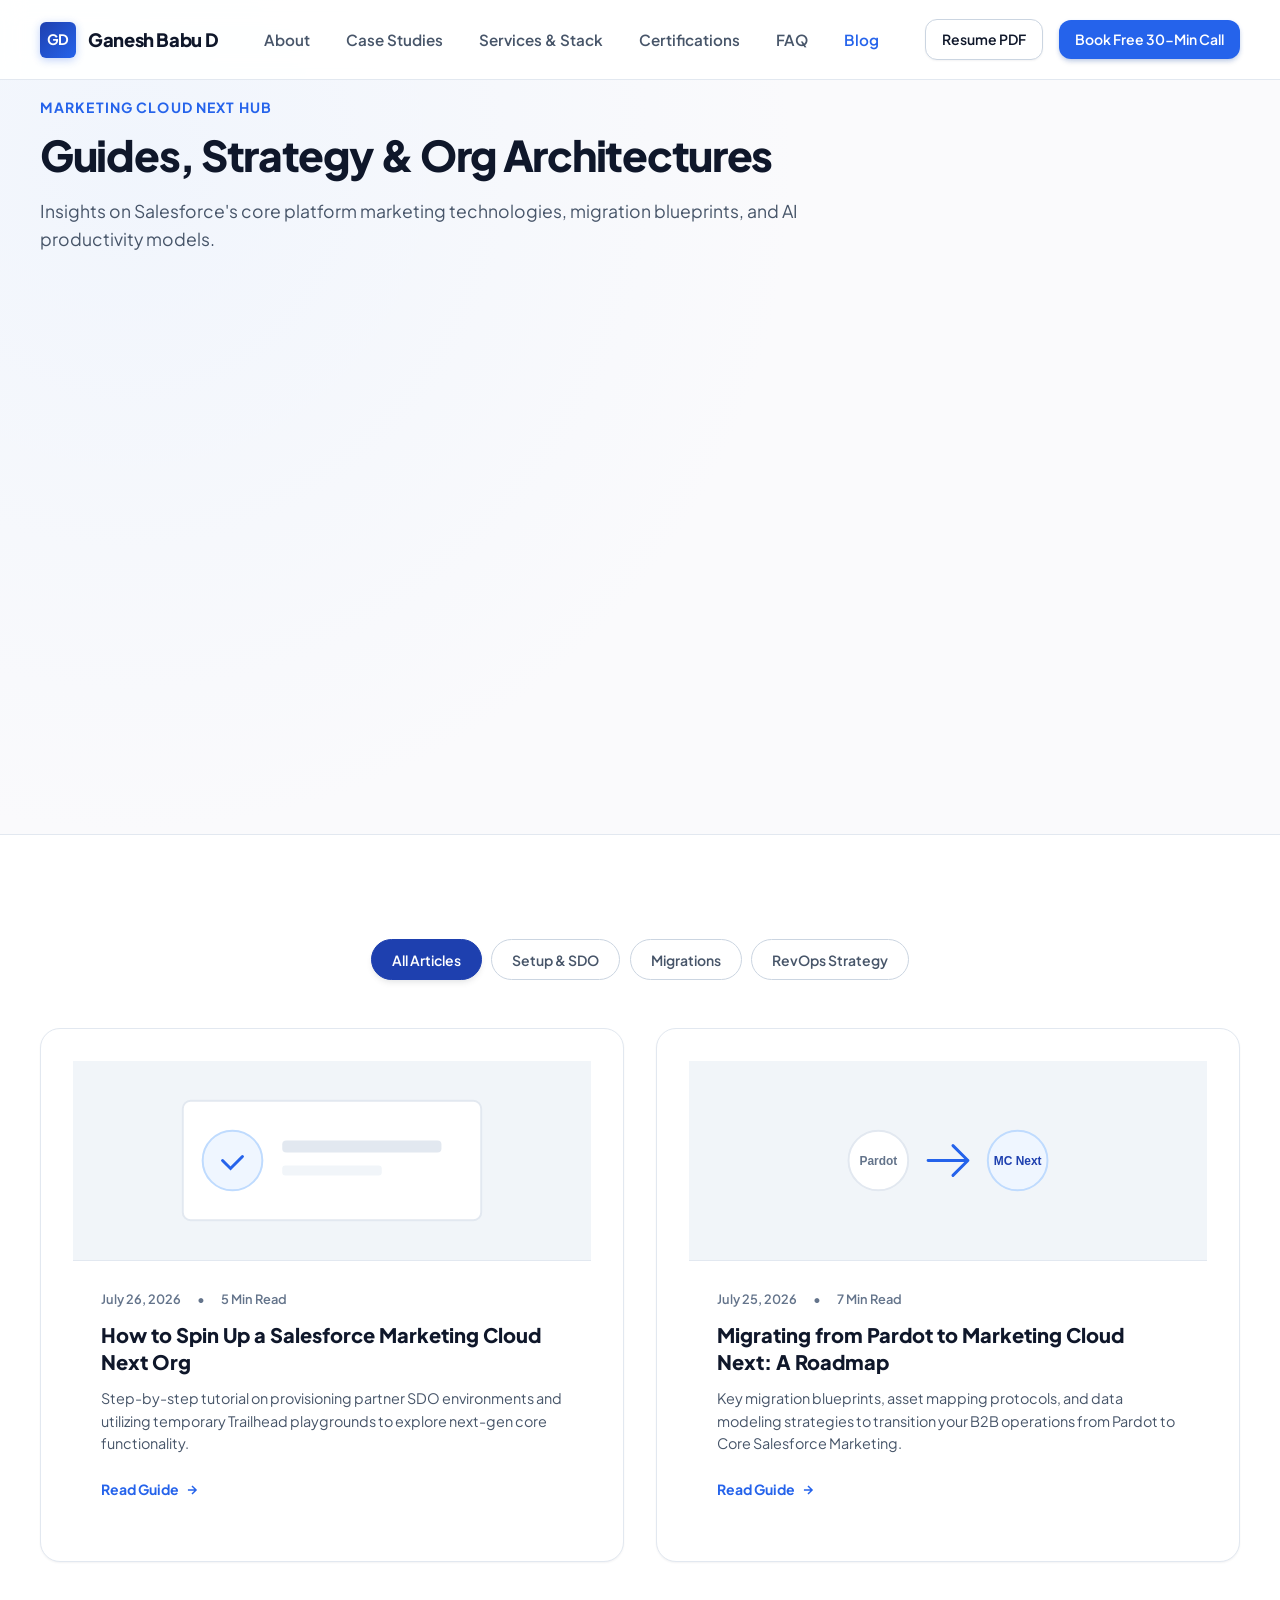
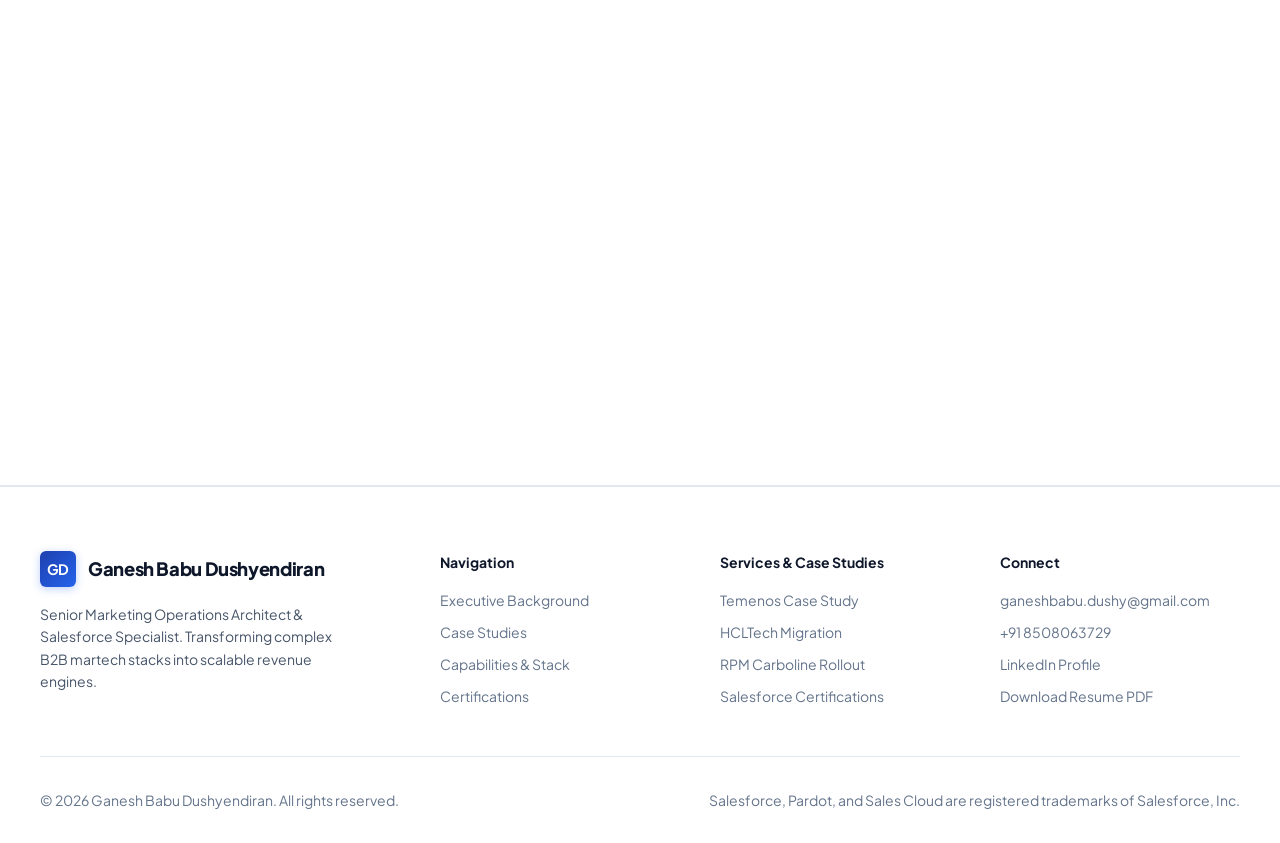
==== marketing-cloud-next/index.html @ 270ab1d6 "Create Blog hub and MC Next articles" ====
<!DOCTYPE html>
<html lang="en">
<head>
  <meta charset="UTF-8">
  <meta name="viewport" content="width=device-width, initial-scale=1.0">
  <title>Marketing Cloud Next | Blog & Thought Leadership - Ganesh Babu D</title>
  <meta name="description" content="Thought leadership, tutorials, and strategy guides on Salesforce Marketing Cloud Next, setup SDO platforms, and Pardot migrations by MarTech Architect Ganesh Babu D.">
  <meta name="keywords" content="Marketing Cloud Next, Salesforce Marketing Cloud Growth, SDO Setup, Partner SDO, Pardot Migration, Marketing Automation Blog, Revenue Operations, CRM Strategy">
  <meta name="author" content="Ganesh Babu Dushyendiran">
  
  <!-- Open Graph / Social Media -->
  <meta property="og:title" content="Marketing Cloud Next Hub | Ganesh Babu D">
  <meta property="og:description" content="Expert tutorials and strategy guides on Salesforce's next-generation marketing cloud platforms and Pardot migration frameworks.">
  <meta property="og:type" content="website">
  <meta property="og:image" content="../Ganesh Image 1.png">
  
  <!-- Typography Fonts -->
  <link rel="preconnect" href="https://fonts.googleapis.com">
  <link rel="preconnect" href="https://fonts.gstatic.com" crossorigin>
  <link href="https://fonts.googleapis.com/css2?family=JetBrains+Mono:wght@400;500;700&family=Plus+Jakarta+Sans:wght@400;500;600;700;800&display=swap" rel="stylesheet">
  
  <!-- Custom Stylesheet -->
  <link rel="stylesheet" href="../styles.css">
  
  <!-- Custom Hub Styles -->
  <style>
    .blog-hero {
      padding: 6rem 0 3.5rem 0;
      background: radial-gradient(circle at 10% 20%, rgba(219, 234, 254, 0.3) 0%, rgba(250, 250, 252, 0) 50%);
    }
    .featured-grid {
      display: grid;
      grid-template-columns: 1fr;
      gap: 2.5rem;
      align-items: center;
      background-color: var(--bg-surface);
      border: 1px solid var(--border-strong);
      border-radius: var(--radius-lg);
      padding: 2.5rem;
      margin-bottom: 4rem;
      box-shadow: var(--shadow-md);
      position: relative;
      overflow: hidden;
    }
    @media (min-width: 960px) {
      .featured-grid {
        grid-template-columns: 1.1fr 0.9fr;
      }
    }
    .featured-img-box {
      border-radius: var(--radius-md);
      overflow: hidden;
      border: 1px solid var(--border-subtle);
      height: 320px;
      position: relative;
      background-color: var(--bg-subtle);
    }
    .featured-img-box img {
      width: 100%;
      height: 100%;
      object-fit: cover;
    }
    .featured-tag {
      position: absolute;
      top: 1rem;
      left: 1rem;
      z-index: 10;
    }
    .article-grid {
      display: grid;
      grid-template-columns: 1fr;
      gap: 2rem;
      margin-bottom: 5rem;
    }
    @media (min-width: 768px) {
      .article-grid {
        grid-template-columns: repeat(2, 1fr);
      }
    }
    .article-card {
      background-color: var(--bg-surface);
      border: 1px solid var(--border-subtle);
      border-radius: var(--radius-lg);
      overflow: hidden;
      display: flex;
      flex-direction: column;
      justify-content: space-between;
      transition: all var(--transition-normal);
      box-shadow: var(--shadow-sm);
    }
    .article-card:hover {
      border-color: var(--border-accent);
      box-shadow: var(--shadow-lg);
      transform: translateY(-4px);
    }
    .article-thumb {
      height: 200px;
      overflow: hidden;
      position: relative;
      background-color: var(--bg-subtle);
      border-bottom: 1px solid var(--border-subtle);
    }
    .article-thumb img {
      width: 100%;
      height: 100%;
      object-fit: cover;
      transition: transform var(--transition-normal);
    }
    .article-card:hover .article-thumb img {
      transform: scale(1.03);
    }
    .article-content {
      padding: 1.75rem;
      flex-grow: 1;
      display: flex;
      flex-direction: column;
      justify-content: space-between;
    }
    .article-meta {
      display: flex;
      gap: 1rem;
      font-size: 0.8rem;
      color: var(--text-tertiary);
      font-weight: 600;
      margin-bottom: 0.75rem;
    }
    .article-title-link {
      font-size: 1.25rem;
      font-weight: 800;
      color: var(--text-primary);
      line-height: 1.35;
      margin-bottom: 0.75rem;
      display: block;
      transition: color var(--transition-fast);
    }
    .article-card:hover .article-title-link {
      color: var(--brand-primary);
    }
    .article-excerpt {
      font-size: 0.9rem;
      color: var(--text-secondary);
      line-height: 1.55;
      margin-bottom: 1.5rem;
    }
    .read-more-btn {
      font-size: 0.875rem;
      font-weight: 700;
      color: var(--brand-accent);
      display: inline-flex;
      align-items: center;
      gap: 0.35rem;
    }
    .read-more-btn svg {
      transition: transform var(--transition-fast);
    }
    .article-card:hover .read-more-btn svg {
      transform: translateX(3px);
    }
    .newsletter-card {
      background: linear-gradient(135deg, var(--bg-accent-light) 0%, rgba(219, 234, 254, 0.2) 100%);
      border: 1px solid var(--border-accent);
      border-radius: var(--radius-lg);
      padding: 3rem 2rem;
      text-align: center;
      max-width: 800px;
      margin: 0 auto 5rem auto;
    }
    .newsletter-form {
      display: flex;
      flex-direction: column;
      gap: 0.75rem;
      max-width: 480px;
      margin: 1.5rem auto 0 auto;
    }
    @media (min-width: 640px) {
      .newsletter-form {
        flex-direction: row;
      }
    }
  </style>
</head>
<body>

  <!-- ==========================================================================
       HEADER & NAVIGATION
       ========================================================================== -->
  <header class="navbar">
    <div class="container navbar-container">
      <a href="../index.html" class="brand-logo">
        <div class="brand-icon">GD</div>
        <span>Ganesh Babu D</span>
      </a>
      
      <ul class="nav-links">
        <li><a href="../index.html#about" class="nav-link">About</a></li>
        <li><a href="../index.html#projects" class="nav-link">Case Studies</a></li>
        <li><a href="../index.html#expertise" class="nav-link">Services & Stack</a></li>
        <li><a href="../index.html#certifications" class="nav-link">Certifications</a></li>
        <li><a href="../index.html#faq" class="nav-link">FAQ</a></li>
        <li><a href="#" class="nav-link active">Blog</a></li>
      </ul>

      <div class="nav-actions">
        <a href="../GaneshBabuDushyendiran_Resume.pdf" target="_blank" class="btn btn-secondary btn-sm">Resume PDF</a>
        <a href="#contact" class="btn btn-primary btn-sm open-modal">Book Free 30-Min Call</a>
        <button class="mobile-toggle" id="mobileToggle" aria-label="Toggle Navigation Menu">
          <span></span>
          <span></span>
          <span></span>
        </button>
      </div>
    </div>
  </header>

  <!-- Mobile Menu Drawer -->
  <div class="mobile-menu" id="mobileMenu">
    <a href="../index.html#about" class="nav-link">About</a>
    <a href="../index.html#projects" class="nav-link">Case Studies</a>
    <a href="../index.html#expertise" class="nav-link">Services & Stack</a>
    <a href="../index.html#certifications" class="nav-link">Certifications</a>
    <a href="../index.html#faq" class="nav-link">FAQ</a>
    <a href="#" class="nav-link active">Blog</a>
    <a href="../GaneshBabuDushyendiran_Resume.pdf" target="_blank" class="btn btn-secondary btn-sm">Download Resume</a>
    <a href="#contact" class="btn btn-primary btn-sm open-modal">Book Free 30-Min Call</a>
  </div>

  <!-- ==========================================================================
       BLOG HERO SECTION
       ========================================================================== -->
  <section class="blog-hero">
    <div class="container">
      <div class="section-header">
        <span class="section-subtitle">Marketing Cloud Next Hub</span>
        <h1 class="section-title">Guides, Strategy & Org Architectures</h1>
        <p class="section-description">
          Insights on Salesforce's core platform marketing technologies, migration blueprints, and AI productivity models.
        </p>
      </div>

      <!-- FEATURED ARTICLE CARD -->
      <div class="featured-grid reveal-item">
        <div class="featured-img-box">
          <span class="badge badge-brand featured-tag">Setup & Sandbox</span>
          <!-- Dynamic CRM Illustration -->
          <svg style="width:100%; height:100%; background: #FAF9F6;" viewBox="0 0 800 400" fill="none">
            <rect width="800" height="400" fill="#F8FAFC"/>
            <circle cx="400" cy="200" r="140" fill="#EFF6FF" stroke="#BFDBFE" stroke-width="2"/>
            <circle cx="400" cy="200" r="100" fill="#DBEAFE" stroke="#93C5FD" stroke-width="2"/>
            <path d="M300 200h200M400 100v200" stroke="#2563EB" stroke-width="4" stroke-dasharray="8 8"/>
            <rect x="350" y="170" width="100" height="60" rx="8" fill="#1E40AF" filter="drop-shadow(0 4px 12px rgba(30,64,175,0.2))"/>
            <text x="400" y="205" fill="#FFF" font-family="'Plus Jakarta Sans', sans-serif" font-weight="800" font-size="14" text-anchor="middle">MC NEXT</text>
            <circle cx="400" cy="80" r="12" fill="#2563EB"/>
            <circle cx="280" cy="200" r="12" fill="#10B981"/>
            <circle cx="520" cy="200" r="12" fill="#F59E0B"/>
          </svg>
        </div>

        <div class="featured-content">
          <div class="article-meta">
            <span>July 26, 2026</span>
            <span>•</span>
            <span>5 Min Read</span>
          </div>
          <a href="./articles/how-to-spin-up-marketing-cloud-next-org.html" class="article-title-link" style="font-size: 1.75rem;">
            How to Spin Up a Salesforce Marketing Cloud Next Org: SDO and Trailhead Playgrounds
          </a>
          <p class="article-excerpt">
            Setting up a sandbox playground for Salesforce's new core-platform marketing cloud options is different from legacy Pardot or MC instances. Discover the two main free methods to Spin Up an Org: Partner Portal SDO templates and Trailhead module playgrounds.
          </p>
          <a href="./articles/how-to-spin-up-marketing-cloud-next-org.html" class="btn btn-primary">Read Article</a>
        </div>
      </div>
    </div>
  </section>

  <!-- ==========================================================================
       ARTICLES MATRIX GRID
       ========================================================================== -->
  <section style="background-color: var(--bg-surface);">
    <div class="container">
      <div class="expertise-tabs">
        <button class="tab-btn active" data-filter="all">All Articles</button>
        <button class="tab-btn" data-filter="setup">Setup & SDO</button>
        <button class="tab-btn" data-filter="migration">Migrations</button>
        <button class="tab-btn" data-filter="strategy">RevOps Strategy</button>
      </div>

      <div class="article-grid">
        <!-- Article Card 1 -->
        <div class="article-card expertise-card" data-category="setup">
          <div class="article-thumb">
            <!-- Inline SVG Illustration -->
            <svg style="width:100%; height:100%;" viewBox="0 0 400 200" fill="none">
              <rect width="400" height="200" fill="#F1F5F9"/>
              <rect x="50" y="40" width="300" height="120" rx="8" fill="#FFF" stroke="#E2E8F0" stroke-width="2"/>
              <circle cx="100" cy="100" r="30" fill="#EFF6FF" stroke="#BFDBFE" stroke-width="2"/>
              <path d="M90 100l8 8 12-12" stroke="#2563EB" stroke-width="3" stroke-linecap="round"/>
              <rect x="150" y="80" width="160" height="12" rx="4" fill="#E2E8F0"/>
              <rect x="150" y="105" width="100" height="10" rx="3" fill="#F1F5F9"/>
            </svg>
          </div>
          <div class="article-content">
            <div>
              <div class="article-meta">
                <span>July 26, 2026</span>
                <span>•</span>
                <span>5 Min Read</span>
              </div>
              <a href="./articles/how-to-spin-up-marketing-cloud-next-org.html" class="article-title-link">How to Spin Up a Salesforce Marketing Cloud Next Org</a>
              <p class="article-excerpt">Step-by-step tutorial on provisioning partner SDO environments and utilizing temporary Trailhead playgrounds to explore next-gen core functionality.</p>
            </div>
            <a href="./articles/how-to-spin-up-marketing-cloud-next-org.html" class="read-more-btn">
              Read Guide
              <svg width="14" height="14" viewBox="0 0 24 24" fill="none" stroke="currentColor" stroke-width="2.5"><path d="M5 12h14M12 5l7 7-7 7"/></svg>
            </a>
          </div>
        </div>

        <!-- Article Card 2 -->
        <div class="article-card expertise-card" data-category="migration">
          <div class="article-thumb">
            <!-- Inline SVG Illustration -->
            <svg style="width:100%; height:100%;" viewBox="0 0 400 200" fill="none">
              <rect width="400" height="200" fill="#F1F5F9"/>
              <circle cx="130" cy="100" r="30" fill="#FFF" stroke="#E2E8F0" stroke-width="2"/>
              <circle cx="270" cy="100" r="30" fill="#EFF6FF" stroke="#BFDBFE" stroke-width="2"/>
              <path d="M180 100h40M205 85l15 15-15 15" stroke="#2563EB" stroke-width="3" stroke-linecap="round" stroke-linejoin="round"/>
              <text x="130" y="105" fill="#64748B" font-family="sans-serif" font-weight="700" font-size="12" text-anchor="middle">Pardot</text>
              <text x="270" y="105" fill="#1E40AF" font-family="sans-serif" font-weight="700" font-size="12" text-anchor="middle">MC Next</text>
            </svg>
          </div>
          <div class="article-content">
            <div>
              <div class="article-meta">
                <span>July 25, 2026</span>
                <span>•</span>
                <span>7 Min Read</span>
              </div>
              <a href="./articles/migrating-from-pardot-to-marketing-cloud-next.html" class="article-title-link">Migrating from Pardot to Marketing Cloud Next: A Roadmap</a>
              <p class="article-excerpt">Key migration blueprints, asset mapping protocols, and data modeling strategies to transition your B2B operations from Pardot to Core Salesforce Marketing.</p>
            </div>
            <a href="./articles/migrating-from-pardot-to-marketing-cloud-next.html" class="read-more-btn">
              Read Guide
              <svg width="14" height="14" viewBox="0 0 24 24" fill="none" stroke="currentColor" stroke-width="2.5"><path d="M5 12h14M12 5l7 7-7 7"/></svg>
            </a>
          </div>
        </div>
      </div>

      <!-- NEWSLETTER BOX -->
      <div class="newsletter-card reveal-item">
        <h3 class="service-box-title" style="font-size: 1.5rem; margin-bottom: 0.5rem;">Join "Marketing Cloud Next" Newsletter</h3>
        <p class="article-excerpt" style="margin-bottom: 1rem; max-width: 520px; margin-left: auto; margin-right: auto;">
          Get actionable tutorials, CRM data flow schemas, and Salesforce strategy blueprints delivered to your inbox monthly.
        </p>
        <form class="newsletter-form" action="https://formspree.io/f/mnjeogjk" method="POST">
          <input type="email" name="newsletterEmail" class="form-input" placeholder="Enter your work email" required style="flex-grow: 1;">
          <button type="submit" class="btn btn-primary">Subscribe</button>
        </form>
      </div>
    </div>
  </section>

  <!-- ==========================================================================
       MINIMAL EXECUTIVE FOOTER
       ========================================================================== -->
  <footer>
    <div class="container">
      <div class="footer-grid">
        <div class="footer-brand">
          <div class="brand-logo">
            <div class="brand-icon">GD</div>
            <span>Ganesh Babu Dushyendiran</span>
          </div>
          <p class="footer-desc">
            Senior Marketing Operations Architect & Salesforce Specialist. Transforming complex B2B martech stacks into scalable revenue engines.
          </p>
        </div>

        <div>
          <h4 class="footer-col-title">Navigation</h4>
          <ul class="footer-links">
            <li><a href="../index.html#about">Executive Background</a></li>
            <li><a href="../index.html#projects">Case Studies</a></li>
            <li><a href="../index.html#expertise">Capabilities & Stack</a></li>
            <li><a href="../index.html#certifications">Certifications</a></li>
          </ul>
        </div>

        <div>
          <h4 class="footer-col-title">Services & Case Studies</h4>
          <ul class="footer-links">
            <li><a href="../index.html#projects">Temenos Case Study</a></li>
            <li><a href="../index.html#projects">HCLTech Migration</a></li>
            <li><a href="../index.html#projects">RPM Carboline Rollout</a></li>
            <li><a href="../index.html#certifications">Salesforce Certifications</a></li>
          </ul>
        </div>

        <div>
          <h4 class="footer-col-title">Connect</h4>
          <ul class="footer-links">
            <li><a href="mailto:ganeshbabu.dushy@gmail.com">ganeshbabu.dushy@gmail.com</a></li>
            <li><a href="tel:+918508063729">+91 8508063729</a></li>
            <li><a href="https://www.linkedin.com/in/ganesh-babu-d-6263b810a" target="_blank">LinkedIn Profile</a></li>
            <li><a href="../GaneshBabuDushyendiran_Resume.pdf" target="_blank">Download Resume PDF</a></li>
          </ul>
        </div>
      </div>

      <div class="footer-bottom">
        <span>© 2026 Ganesh Babu Dushyendiran. All rights reserved.</span>
        <span>Salesforce, Pardot, and Sales Cloud are registered trademarks of Salesforce, Inc.</span>
      </div>
    </div>
  </footer>

  <!-- DISCOVERY CALL MODAL (Formspree Integration) -->
  <div class="modal-overlay" id="discoveryModal">
    <div class="modal-box">
      <span class="modal-close" id="closeModal">&times;</span>
      <h3 class="modal-title">Book a Free 30-Minute Strategy Call</h3>
      <p class="modal-sub">Schedule a complimentary 30-minute 1-on-1 consultation with Ganesh to review your MarTech & RevOps architecture.</p>

      <form action="https://formspree.io/f/mnjeogjk" method="POST" id="discoveryForm">
        <div class="form-group">
          <label class="form-label" for="fullName">Full Name</label>
          <input type="text" id="fullName" name="fullName" class="form-input" placeholder="e.g. Sarah Jenkins" required>
        </div>

        <div class="form-group">
          <label class="form-label" for="workEmail">Work Email</label>
          <input type="email" id="workEmail" name="workEmail" class="form-input" placeholder="e.g. sarah@company.com" required>
        </div>

        <div class="form-group">
          <label class="form-label" for="companyName">Company</label>
          <input type="text" id="companyName" name="companyName" class="form-input" placeholder="e.g. Acme Corp" required>
        </div>

        <div class="form-group">
          <label class="form-label" for="serviceInterest">Primary Discussion Topic</label>
          <select id="serviceInterest" name="discussionTopic" class="form-select" required>
            <option value="pardot">Salesforce Pardot Implementation / Migration</option>
            <option value="abm">ABM Platforms (Demandbase & Dreamdata Setup)</option>
            <option value="revops">Revenue Operations & Lead Lifecycle Design</option>
            <option value="salesforce">Salesforce Sales Cloud Architecture</option>
            <option value="hubspot">HubSpot CRM & Automation Setup</option>
            <option value="ai">AI Enablement & Data Enrichment (Clay)</option>
            <option value="audit">MarTech Stack Audit & Sync Optimization</option>
          </select>
        </div>

        <div class="form-group">
          <label class="form-label" for="projectOverview">Project Goals / Questions for Call</label>
          <textarea id="projectOverview" name="projectOverview" class="form-textarea" rows="3" placeholder="Briefly share your current challenges or questions for our 30-minute call..."></textarea>
        </div>

        <button type="submit" class="btn btn-primary" style="width: 100%; margin-top: 0.5rem;">
          Schedule Free 30-Min Call
        </button>
      </form>
    </div>
  </div>

  <!-- Modular Script File -->
  <script src="../script.js"></script>
</body>
</html>
---- styles.css ----
/* ==========================================================================
   Ganesh Babu Dushyendiran - Senior Marketing Operations Architect Portfolio
   Design System & Refactored Styling Rules (Stripe / Linear Quality Light Mode)
   ========================================================================== */

/* --------------------------------------------------------------------------
   1. CSS Custom Properties / Design Tokens
   -------------------------------------------------------------------------- */
:root {
  /* Color Palette - Refined Enterprise Light Theme */
  --bg-main: #FAFAFC;
  --bg-surface: #FFFFFF;
  --bg-subtle: #F1F5F9;
  --bg-accent-light: #EFF6FF;
  --bg-accent-subtle: #DBEAFE;
  
  --text-primary: #0F172A;     /* Deep Slate / Navy */
  --text-secondary: #475569;   /* Muted Slate */
  --text-tertiary: #64748B;    /* Light Slate */
  --text-muted: #94A3B8;       /* Faded Text */
  
  --brand-primary: #1E40AF;    /* Deep Enterprise Blue */
  --brand-accent: #2563EB;     /* Electric Blue */
  --brand-hover: #1D4ED8;
  --brand-light: #3B82F6;
  
  --border-subtle: #E2E8F0;
  --border-strong: #CBD5E1;
  --border-accent: #BFDBFE;
  
  --status-success-bg: #ECFDF5;
  --status-success-text: #047857;
  --status-success-border: #A7F3D0;
  
  /* Typography */
  --font-sans: 'Plus Jakarta Sans', -apple-system, BlinkMacSystemFont, 'Segoe UI', Roboto, Helvetica, Arial, sans-serif;
  --font-mono: 'JetBrains Mono', 'Fira Code', monospace;
  
  /* Layout & Spacing */
  --container-max: 1280px;
  --nav-height: 80px;
  --radius-sm: 6px;
  --radius-md: 12px;
  --radius-lg: 20px;
  --radius-full: 9999px;
  
  /* Shadows & Elevation */
  --shadow-sm: 0 1px 2px 0 rgba(15, 23, 42, 0.05);
  --shadow-md: 0 4px 6px -1px rgba(15, 23, 42, 0.08), 0 2px 4px -1px rgba(15, 23, 42, 0.04);
  --shadow-lg: 0 10px 15px -3px rgba(15, 23, 42, 0.08), 0 4px 6px -2px rgba(15, 23, 42, 0.04);
  --shadow-xl: 0 20px 25px -5px rgba(15, 23, 42, 0.1), 0 10px 10px -5px rgba(15, 23, 42, 0.04);
  --shadow-blue: 0 10px 25px -5px rgba(37, 99, 235, 0.25);
  --shadow-glow: 0 12px 30px -5px rgba(37, 99, 235, 0.15), 0 0 0 1px rgba(37, 99, 235, 0.2);
  
  /* Transitions */
  --transition-fast: 0.18s cubic-bezier(0.16, 1, 0.3, 1);
  --transition-normal: 0.3s cubic-bezier(0.16, 1, 0.3, 1);
  --transition-slow: 0.5s cubic-bezier(0.16, 1, 0.3, 1);
}

/* --------------------------------------------------------------------------
   2. Global Resets & Base Rules
   -------------------------------------------------------------------------- */
*, *::before, *::after {
  box-sizing: border-box;
  margin: 0;
  padding: 0;
}

html {
  scroll-behavior: smooth;
  font-size: 16px;
  -webkit-text-size-adjust: 100%;
}

body {
  font-family: var(--font-sans);
  background-color: var(--bg-main);
  color: var(--text-primary);
  line-height: 1.6;
  -webkit-font-smoothing: antialiased;
  -moz-osx-font-smoothing: grayscale;
  overflow-x: hidden;
}

a {
  color: inherit;
  text-decoration: none;
}

button {
  cursor: pointer;
  border: none;
  background: none;
  font-family: inherit;
}

img {
  max-width: 100%;
  height: auto;
  display: block;
}

/* Container */
.container {
  width: 100%;
  max-width: var(--container-max);
  margin: 0 auto;
  padding: 0 1.5rem;
}

@media (min-width: 768px) {
  .container {
    padding: 0 2.5rem;
  }
}

/* Typography Helpers */
.text-gradient {
  background: linear-gradient(135deg, var(--text-primary) 0%, var(--brand-accent) 100%);
  -webkit-background-clip: text;
  -webkit-text-fill-color: transparent;
}

.badge {
  display: inline-flex;
  align-items: center;
  gap: 0.5rem;
  padding: 0.35rem 0.85rem;
  border-radius: var(--radius-full);
  font-size: 0.8125rem;
  font-weight: 600;
  letter-spacing: 0.02em;
  text-transform: uppercase;
  transition: transform var(--transition-fast), box-shadow var(--transition-fast);
}

.badge-brand {
  background-color: var(--bg-accent-light);
  color: var(--brand-primary);
  border: 1px solid var(--border-accent);
}

.badge-success {
  background-color: var(--status-success-bg);
  color: var(--status-success-text);
  border: 1px solid var(--status-success-border);
}

.status-dot {
  width: 8px;
  height: 8px;
  border-radius: 50%;
  background-color: #10B981;
  box-shadow: 0 0 0 3px rgba(16, 185, 129, 0.2);
  animation: pulse-dot 2s infinite;
}

@keyframes pulse-dot {
  0% { transform: scale(0.95); box-shadow: 0 0 0 0 rgba(16, 185, 129, 0.4); }
  70% { transform: scale(1); box-shadow: 0 0 0 6px rgba(16, 185, 129, 0); }
  100% { transform: scale(0.95); box-shadow: 0 0 0 0 rgba(16, 185, 129, 0); }
}

/* Scroll Reveal Animations */
.reveal-item {
  opacity: 0;
  transform: translateY(24px);
  transition: opacity 0.6s cubic-bezier(0.16, 1, 0.3, 1), transform 0.6s cubic-bezier(0.16, 1, 0.3, 1);
}

.reveal-item.revealed {
  opacity: 1;
  transform: translateY(0);
}

/* Buttons */
.btn {
  display: inline-flex;
  align-items: center;
  justify-content: center;
  gap: 0.6rem;
  padding: 0.85rem 1.6rem;
  border-radius: var(--radius-md);
  font-size: 0.95rem;
  font-weight: 600;
  transition: all var(--transition-fast);
  white-space: nowrap;
}

.btn-primary {
  background-color: var(--brand-accent);
  color: #FFFFFF;
  box-shadow: var(--shadow-md), 0 2px 4px rgba(37, 99, 235, 0.2);
}

.btn-primary:hover {
  background-color: var(--brand-hover);
  transform: translateY(-2px);
  box-shadow: var(--shadow-blue);
}

.btn-secondary {
  background-color: var(--bg-surface);
  color: var(--text-primary);
  border: 1px solid var(--border-strong);
  box-shadow: var(--shadow-sm);
}

.btn-secondary:hover {
  background-color: var(--bg-subtle);
  border-color: var(--text-tertiary);
  color: var(--brand-primary);
  transform: translateY(-1px);
}

.btn-outline {
  background: transparent;
  color: var(--brand-primary);
  border: 1px solid var(--border-accent);
}

.btn-outline:hover {
  background-color: var(--bg-accent-light);
  border-color: var(--brand-accent);
}

.btn-sm {
  padding: 0.5rem 1rem;
  font-size: 0.875rem;
}

/* --------------------------------------------------------------------------
   3. Simplified Header Navigation
   -------------------------------------------------------------------------- */
.navbar {
  position: fixed;
  top: 0;
  left: 0;
  right: 0;
  height: var(--nav-height);
  background-color: rgba(255, 255, 255, 0.92);
  backdrop-filter: blur(12px);
  -webkit-backdrop-filter: blur(12px);
  border-bottom: 1px solid var(--border-subtle);
  z-index: 1000;
  transition: all var(--transition-normal);
}

.navbar-container {
  display: flex;
  align-items: center;
  justify-content: space-between;
  height: 100%;
}

.brand-logo {
  display: flex;
  align-items: center;
  gap: 0.75rem;
  font-weight: 800;
  font-size: 1.15rem;
  color: var(--text-primary);
  letter-spacing: -0.02em;
}

.brand-icon {
  width: 36px;
  height: 36px;
  border-radius: var(--radius-sm);
  background: linear-gradient(135deg, var(--brand-primary), var(--brand-accent));
  color: #FFFFFF;
  display: flex;
  align-items: center;
  justify-content: center;
  font-weight: 700;
  font-size: 0.9rem;
  box-shadow: 0 2px 8px rgba(37, 99, 235, 0.3);
  transition: transform var(--transition-fast);
}

.brand-logo:hover .brand-icon {
  transform: rotate(5deg) scale(1.05);
}

.nav-links {
  display: none;
  align-items: center;
  gap: 2.25rem;
  list-style: none;
}

@media (min-width: 960px) {
  .nav-links {
    display: flex;
  }
}

.nav-link {
  font-size: 0.95rem;
  font-weight: 600;
  color: var(--text-secondary);
  transition: color var(--transition-fast);
}

.nav-link:hover, .nav-link.active {
  color: var(--brand-accent);
}

.nav-actions {
  display: flex;
  align-items: center;
  gap: 1rem;
}

.mobile-toggle {
  display: flex;
  flex-direction: column;
  gap: 5px;
  width: 28px;
  height: 20px;
  justify-content: center;
}

@media (min-width: 960px) {
  .mobile-toggle {
    display: none;
  }
}

.mobile-toggle span {
  display: block;
  height: 2px;
  width: 100%;
  background-color: var(--text-primary);
  border-radius: 2px;
}

.mobile-menu {
  position: fixed;
  top: var(--nav-height);
  left: 0;
  right: 0;
  background-color: var(--bg-surface);
  border-bottom: 1px solid var(--border-subtle);
  padding: 1.5rem;
  box-shadow: var(--shadow-xl);
  display: none;
  flex-direction: column;
  gap: 1.25rem;
  z-index: 999;
}

.mobile-menu.open {
  display: flex;
}

/* --------------------------------------------------------------------------
   4. Section Layout Headers
   -------------------------------------------------------------------------- */
section {
  padding: 5rem 0;
  border-bottom: 1px solid var(--border-subtle);
}

@media (min-width: 768px) {
  section {
    padding: 6.5rem 0;
  }
}

.section-header {
  max-width: 760px;
  margin-bottom: 3.5rem;
}

.section-header.center {
  margin-left: auto;
  margin-right: auto;
  text-align: center;
}

.section-subtitle {
  color: var(--brand-accent);
  font-size: 0.875rem;
  font-weight: 700;
  text-transform: uppercase;
  letter-spacing: 0.08em;
  margin-bottom: 0.75rem;
  display: block;
}

.section-title {
  font-size: 2rem;
  font-weight: 800;
  line-height: 1.2;
  letter-spacing: -0.03em;
  color: var(--text-primary);
  margin-bottom: 1rem;
}

@media (min-width: 768px) {
  .section-title {
    font-size: 2.65rem;
  }
}

.section-description {
  font-size: 1.1rem;
  color: var(--text-secondary);
  line-height: 1.6;
}

/* --------------------------------------------------------------------------
   5. Hero Section
   -------------------------------------------------------------------------- */
.hero-section {
  padding-top: calc(var(--nav-height) + 3rem);
  padding-bottom: 4rem;
  background: radial-gradient(circle at 90% 10%, rgba(219, 234, 254, 0.4) 0%, rgba(250, 250, 252, 0) 50%),
              radial-gradient(circle at 10% 90%, rgba(239, 246, 255, 0.6) 0%, rgba(250, 250, 252, 0) 50%);
}

.hero-grid {
  display: grid;
  grid-template-columns: 1fr;
  gap: 3.5rem;
  align-items: center;
}

@media (min-width: 1024px) {
  .hero-grid {
    grid-template-columns: 1.15fr 0.85fr;
  }
}

.hero-content {
  display: flex;
  flex-direction: column;
  align-items: flex-start;
}

.hero-title {
  font-size: 2.5rem;
  font-weight: 800;
  line-height: 1.12;
  letter-spacing: -0.04em;
  color: var(--text-primary);
  margin: 1.25rem 0 1.5rem 0;
}

@media (min-width: 768px) {
  .hero-title {
    font-size: 3.35rem;
  }
}

.hero-lead {
  font-size: 1.175rem;
  color: var(--text-secondary);
  line-height: 1.65;
  margin-bottom: 2rem;
  max-width: 650px;
}

.hero-ctas {
  display: flex;
  flex-wrap: wrap;
  gap: 1rem;
  margin-bottom: 2.5rem;
}

.hero-stats-bar {
  display: grid;
  grid-template-columns: repeat(2, 1fr);
  gap: 1rem;
  padding-top: 2rem;
  border-top: 1px solid var(--border-subtle);
  width: 100%;
}

@media (min-width: 640px) {
  .hero-stats-bar {
    grid-template-columns: repeat(4, 1fr);
  }
}

.hero-stat-item {
  display: flex;
  flex-direction: column;
  transition: transform var(--transition-fast);
}

.hero-stat-item:hover {
  transform: translateY(-2px);
}

.hero-stat-val {
  font-size: 1.75rem;
  font-weight: 800;
  color: var(--brand-primary);
  line-height: 1.1;
  letter-spacing: -0.03em;
}

.hero-stat-lbl {
  font-size: 0.775rem;
  font-weight: 600;
  color: var(--text-tertiary);
  margin-top: 0.2rem;
}

/* Floating Gentle Animation for Hero Profile Card */
.hero-image-wrapper {
  position: relative;
  display: flex;
  justify-content: center;
}

.hero-card {
  position: relative;
  background-color: var(--bg-surface);
  border-radius: var(--radius-lg);
  padding: 1rem;
  border: 1px solid var(--border-subtle);
  box-shadow: var(--shadow-xl);
  max-width: 440px;
  width: 100%;
  transition: transform var(--transition-normal), box-shadow var(--transition-normal);
}

.hero-card:hover {
  transform: translateY(-4px);
  box-shadow: var(--shadow-glow);
}

.hero-img-box {
  width: 100%;
  height: 460px;
  border-radius: var(--radius-md);
  overflow: hidden;
  position: relative;
  background-color: var(--bg-subtle);
}

.hero-img-box img {
  width: 100%;
  height: 100%;
  object-fit: cover;
  object-position: center top;
  transition: transform 0.6s cubic-bezier(0.16, 1, 0.3, 1);
}

.hero-card:hover .hero-img-box img {
  transform: scale(1.03);
}

.hero-card-floating {
  position: absolute;
  bottom: -20px;
  left: 50%;
  transform: translateX(-50%);
  width: 90%;
  background-color: rgba(255, 255, 255, 0.95);
  backdrop-filter: blur(10px);
  border: 1px solid var(--border-strong);
  border-radius: var(--radius-md);
  padding: 1rem 1.25rem;
  box-shadow: var(--shadow-lg);
  display: flex;
  align-items: center;
  justify-content: space-between;
  animation: float-gentle 4s ease-in-out infinite;
}

@keyframes float-gentle {
  0% { transform: translate(-50%, 0px); }
  50% { transform: translate(-50%, -6px); }
  100% { transform: translate(-50%, 0px); }
}

.floating-info {
  display: flex;
  flex-direction: column;
}

.floating-title {
  font-size: 0.875rem;
  font-weight: 700;
  color: var(--text-primary);
}

.floating-sub {
  font-size: 0.75rem;
  color: var(--text-tertiary);
}

.floating-badge {
  background-color: var(--bg-accent-light);
  color: var(--brand-primary);
  font-weight: 700;
  font-size: 0.75rem;
  padding: 0.25rem 0.6rem;
  border-radius: var(--radius-sm);
  border: 1px solid var(--border-accent);
}

/* --------------------------------------------------------------------------
   6. Executive Background & Trajectory (#about)
   -------------------------------------------------------------------------- */
.about-grid {
  display: grid;
  grid-template-columns: 1fr;
  gap: 3.5rem;
  align-items: center;
}

@media (min-width: 1024px) {
  .about-grid {
    grid-template-columns: 1.1fr 0.9fr;
  }
}

.narrative-content {
  font-size: 1.075rem;
  color: var(--text-secondary);
  line-height: 1.75;
}

.narrative-content p {
  margin-bottom: 1.5rem;
}

.narrative-quote {
  padding: 1.5rem;
  background-color: var(--bg-accent-light);
  border-left: 4px solid var(--brand-accent);
  border-radius: 0 var(--radius-md) var(--radius-md) 0;
  font-size: 1.05rem;
  font-weight: 600;
  color: var(--text-primary);
  margin: 1.75rem 0;
}

.career-timeline-card {
  background-color: var(--bg-surface);
  border-radius: var(--radius-lg);
  border: 1px solid var(--border-strong);
  padding: 2rem;
  box-shadow: var(--shadow-lg);
}

.timeline-header {
  font-size: 1.25rem;
  font-weight: 700;
  color: var(--text-primary);
  margin-bottom: 1.5rem;
  padding-bottom: 0.75rem;
  border-bottom: 1px solid var(--border-subtle);
}

.timeline-list {
  display: flex;
  flex-direction: column;
  gap: 1.75rem;
  position: relative;
}

.timeline-list::before {
  content: '';
  position: absolute;
  top: 8px;
  bottom: 8px;
  left: 11px;
  width: 2px;
  background-color: var(--border-subtle);
}

.timeline-item {
  position: relative;
  padding-left: 2.25rem;
  transition: transform var(--transition-fast);
}

.timeline-item:hover {
  transform: translateX(3px);
}

.timeline-dot {
  position: absolute;
  left: 4px;
  top: 4px;
  width: 16px;
  height: 16px;
  border-radius: 50%;
  background-color: var(--bg-surface);
  border: 3px solid var(--brand-accent);
  z-index: 1;
  transition: transform var(--transition-fast), background-color var(--transition-fast);
}

.timeline-item:hover .timeline-dot {
  transform: scale(1.25);
  background-color: var(--brand-accent);
}

.timeline-role {
  font-size: 1rem;
  font-weight: 700;
  color: var(--text-primary);
}

.timeline-company {
  font-size: 0.875rem;
  font-weight: 600;
  color: var(--brand-primary);
}

.timeline-date {
  font-size: 0.775rem;
  color: var(--text-tertiary);
  margin-bottom: 0.35rem;
}

.timeline-desc {
  font-size: 0.875rem;
  color: var(--text-secondary);
  line-height: 1.5;
}

/* --------------------------------------------------------------------------
   7. ANIMATIVE ENTERPRISE CASE STUDY CARDS / WIDGETS (#projects)
   -------------------------------------------------------------------------- */
.projects-grid {
  display: grid;
  grid-template-columns: 1fr;
  gap: 2rem;
}

@media (min-width: 1024px) {
  .projects-grid {
    grid-template-columns: repeat(2, 1fr);
  }
}

.project-card {
  position: relative;
  background-color: var(--bg-surface);
  border: 1px solid var(--border-subtle);
  border-radius: var(--radius-lg);
  padding: 2.25rem;
  box-shadow: var(--shadow-sm);
  display: flex;
  flex-direction: column;
  justify-content: space-between;
  overflow: hidden;
  transition: all var(--transition-normal);
}

/* Subtle Animated Shimmer Light Beam Effect on Hover */
.project-card::before {
  content: '';
  position: absolute;
  top: 0;
  left: 0;
  right: 0;
  height: 3px;
  background: linear-gradient(90deg, var(--brand-primary), var(--brand-accent), #38BDF8);
  opacity: 0;
  transform: scaleX(0);
  transform-origin: left;
  transition: transform var(--transition-normal), opacity var(--transition-normal);
}

.project-card:hover {
  border-color: var(--border-accent);
  box-shadow: var(--shadow-glow);
  transform: translateY(-5px);
}

.project-card:hover::before {
  opacity: 1;
  transform: scaleX(1);
}

.project-meta {
  display: flex;
  align-items: center;
  justify-content: space-between;
  margin-bottom: 1rem;
}

.project-client {
  font-size: 0.8125rem;
  font-weight: 700;
  text-transform: uppercase;
  letter-spacing: 0.06em;
  color: var(--brand-accent);
}

.project-title {
  font-size: 1.35rem;
  font-weight: 800;
  color: var(--text-primary);
  margin-bottom: 1.25rem;
  line-height: 1.3;
  transition: color var(--transition-fast);
}

.project-card:hover .project-title {
  color: var(--brand-primary);
}

.project-section-block {
  margin-bottom: 1.15rem;
}

.project-label {
  font-size: 0.75rem;
  font-weight: 700;
  text-transform: uppercase;
  color: var(--text-tertiary);
  margin-bottom: 0.25rem;
  letter-spacing: 0.05em;
}

.project-text {
  font-size: 0.925rem;
  color: var(--text-secondary);
  line-height: 1.55;
}

.project-outcome-box {
  background-color: var(--status-success-bg);
  border: 1px solid var(--status-success-border);
  border-radius: var(--radius-md);
  padding: 1rem 1.25rem;
  margin-top: 1.25rem;
  transition: all var(--transition-fast);
}

.project-card:hover .project-outcome-box {
  border-color: #34D399;
  box-shadow: 0 4px 12px rgba(16, 185, 129, 0.15);
}

.project-outcome-text {
  font-size: 0.875rem;
  font-weight: 700;
  color: var(--status-success-text);
  line-height: 1.45;
}

/* --------------------------------------------------------------------------
   8. ANIMATIVE CAPABILITIES & TECH STACK CARDS (#expertise)
   -------------------------------------------------------------------------- */
.expertise-tabs {
  display: flex;
  flex-wrap: wrap;
  gap: 0.6rem;
  justify-content: center;
  margin-bottom: 3rem;
}

.tab-btn {
  padding: 0.65rem 1.25rem;
  border-radius: var(--radius-full);
  background-color: var(--bg-surface);
  border: 1px solid var(--border-strong);
  font-size: 0.875rem;
  font-weight: 600;
  color: var(--text-secondary);
  transition: all var(--transition-fast);
}

.tab-btn:hover {
  border-color: var(--brand-accent);
  color: var(--brand-primary);
  transform: translateY(-1px);
}

.tab-btn.active {
  background-color: var(--brand-primary);
  color: #FFFFFF;
  border-color: var(--brand-primary);
  box-shadow: var(--shadow-md);
}

.expertise-grid {
  display: grid;
  grid-template-columns: 1fr;
  gap: 1.75rem;
}

@media (min-width: 768px) {
  .expertise-grid {
    grid-template-columns: repeat(2, 1fr);
  }
}

@media (min-width: 1024px) {
  .expertise-grid {
    grid-template-columns: repeat(3, 1fr);
  }
}

.expertise-card {
  position: relative;
  background-color: var(--bg-surface);
  border-radius: var(--radius-md);
  border: 1px solid var(--border-subtle);
  padding: 2rem;
  box-shadow: var(--shadow-sm);
  transition: all var(--transition-normal);
  display: flex;
  flex-direction: column;
  justify-content: space-between;
  overflow: hidden;
}

.expertise-card::after {
  content: '';
  position: absolute;
  top: 0;
  left: 0;
  right: 0;
  height: 2px;
  background: var(--brand-accent);
  transform: scaleX(0);
  transform-origin: left;
  transition: transform var(--transition-normal);
}

.expertise-card:hover {
  border-color: var(--border-accent);
  box-shadow: var(--shadow-lg);
  transform: translateY(-4px);
}

.expertise-card:hover::after {
  transform: scaleX(1);
}

.expertise-card-header {
  display: flex;
  align-items: center;
  gap: 1rem;
  margin-bottom: 1.25rem;
}

.expertise-icon {
  width: 44px;
  height: 44px;
  border-radius: var(--radius-md);
  background-color: var(--bg-accent-light);
  color: var(--brand-primary);
  display: flex;
  align-items: center;
  justify-content: center;
  flex-shrink: 0;
  transition: transform var(--transition-fast), background-color var(--transition-fast);
}

.expertise-card:hover .expertise-icon {
  transform: scale(1.1) rotate(-4deg);
  background-color: var(--bg-accent-subtle);
}

.expertise-card-title {
  font-size: 1.2rem;
  font-weight: 700;
  color: var(--text-primary);
}

.expertise-card-desc {
  font-size: 0.9375rem;
  color: var(--text-secondary);
  line-height: 1.6;
  margin-bottom: 1.5rem;
}

.embedded-tools-title {
  font-size: 0.75rem;
  font-weight: 700;
  text-transform: uppercase;
  letter-spacing: 0.05em;
  color: var(--text-tertiary);
  margin-bottom: 0.6rem;
}

.embedded-tools-list {
  display: flex;
  flex-wrap: wrap;
  gap: 0.45rem;
  padding-top: 1rem;
  border-top: 1px solid var(--border-subtle);
}

.tool-badge-pill {
  display: inline-flex;
  align-items: center;
  gap: 0.4rem;
  font-size: 0.775rem;
  font-weight: 700;
  background-color: var(--bg-subtle);
  color: var(--text-primary);
  padding: 0.3rem 0.65rem;
  border-radius: var(--radius-sm);
  border: 1px solid var(--border-subtle);
  transition: transform var(--transition-fast), border-color var(--transition-fast), background-color var(--transition-fast);
}

.tool-badge-pill:hover {
  transform: scale(1.05);
  border-color: var(--border-accent);
  background-color: var(--bg-accent-light);
}

.tool-pill-icon {
  width: 16px;
  height: 16px;
  border-radius: 3px;
  background-color: var(--brand-primary);
  color: #FFFFFF;
  font-size: 0.65rem;
  font-weight: 800;
  display: flex;
  align-items: center;
  justify-content: center;
}

/* --------------------------------------------------------------------------
   9. RevOps Services & Blueprint (#services)
   -------------------------------------------------------------------------- */
.services-section {
  background-color: var(--bg-surface);
}

.services-grid-wrapper {
  display: grid;
  grid-template-columns: 1fr;
  gap: 2rem;
}

@media (min-width: 768px) {
  .services-grid-wrapper {
    grid-template-columns: repeat(3, 1fr);
  }
}

.service-box {
  background-color: var(--bg-main);
  border: 1px solid var(--border-subtle);
  border-radius: var(--radius-md);
  padding: 2rem;
  transition: all var(--transition-normal);
}

.service-box:hover {
  border-color: var(--border-strong);
  background-color: #FFFFFF;
  transform: translateY(-3px);
  box-shadow: var(--shadow-md);
}

.service-box-title {
  font-size: 1.2rem;
  font-weight: 700;
  color: var(--text-primary);
  margin-bottom: 0.75rem;
}

.service-box-desc {
  font-size: 0.925rem;
  color: var(--text-secondary);
  line-height: 1.6;
  margin-bottom: 1.25rem;
}

.service-box-list {
  list-style: none;
  display: flex;
  flex-direction: column;
  gap: 0.5rem;
}

.service-box-list li {
  font-size: 0.875rem;
  color: var(--text-secondary);
  display: flex;
  align-items: center;
  gap: 0.5rem;
}

.service-box-list li::before {
  content: '✓';
  color: var(--brand-accent);
  font-weight: 800;
}

/* Collapsible Blueprint Accordion */
.blueprint-accordion-box {
  margin-top: 3rem;
  background-color: var(--bg-accent-light);
  border: 1px solid var(--border-accent);
  border-radius: var(--radius-lg);
  overflow: hidden;
  transition: box-shadow var(--transition-normal);
}

.blueprint-accordion-box:hover {
  box-shadow: var(--shadow-md);
}

.blueprint-toggle-btn {
  width: 100%;
  padding: 1.5rem 2rem;
  display: flex;
  align-items: center;
  justify-content: space-between;
  background: none;
  font-size: 1.15rem;
  font-weight: 700;
  color: var(--brand-primary);
  text-align: left;
  transition: background-color var(--transition-fast);
}

.blueprint-toggle-btn:hover {
  background-color: rgba(37, 99, 235, 0.04);
}

.blueprint-content-drawer {
  padding: 0 2rem 2rem 2rem;
  display: none;
}

.blueprint-content-drawer.open {
  display: block;
}

.pardot-impl-grid {
  display: grid;
  grid-template-columns: 1fr;
  gap: 1rem;
  margin-top: 1.25rem;
}

@media (min-width: 768px) {
  .pardot-impl-grid {
    grid-template-columns: repeat(2, 1fr);
  }
}

@media (min-width: 1024px) {
  .pardot-impl-grid {
    grid-template-columns: repeat(4, 1fr);
  }
}

.phase-card {
  background-color: var(--bg-surface);
  border: 1px solid var(--border-subtle);
  border-radius: var(--radius-md);
  padding: 1.25rem;
  display: flex;
  flex-direction: column;
  transition: transform var(--transition-fast), border-color var(--transition-fast);
}

.phase-card:hover {
  transform: translateY(-2px);
  border-color: var(--border-accent);
}

.phase-number {
  font-size: 0.725rem;
  font-weight: 700;
  color: var(--brand-accent);
  text-transform: uppercase;
  margin-bottom: 0.35rem;
}

.phase-title {
  font-size: 0.975rem;
  font-weight: 700;
  color: var(--text-primary);
  margin-bottom: 0.4rem;
}

.phase-desc {
  font-size: 0.825rem;
  color: var(--text-secondary);
  line-height: 1.45;
}

/* --------------------------------------------------------------------------
   10. Certifications & Badges (#certifications)
   -------------------------------------------------------------------------- */
.cert-section {
  background-color: var(--bg-surface);
}

.cert-grid {
  display: grid;
  grid-template-columns: repeat(2, 1fr);
  gap: 1.25rem;
}

@media (min-width: 768px) {
  .cert-grid {
    grid-template-columns: repeat(4, 1fr);
  }
}

.cert-card {
  background-color: var(--bg-main);
  border: 1px solid var(--border-subtle);
  border-radius: var(--radius-md);
  padding: 1.35rem;
  display: flex;
  flex-direction: column;
  align-items: center;
  text-align: center;
  transition: transform var(--transition-fast), border-color var(--transition-fast), box-shadow var(--transition-fast);
}

.cert-card:hover {
  transform: translateY(-4px);
  border-color: var(--border-accent);
  background-color: #FFFFFF;
  box-shadow: var(--shadow-md);
}

.cert-badge-icon {
  width: 48px;
  height: 48px;
  border-radius: 50%;
  background: linear-gradient(135deg, #00A1E0, #0070D2);
  color: #FFFFFF;
  display: flex;
  align-items: center;
  justify-content: center;
  font-weight: 800;
  font-size: 1.15rem;
  margin-bottom: 0.85rem;
  box-shadow: 0 4px 10px rgba(0, 161, 224, 0.25);
  transition: transform var(--transition-fast);
}

.cert-card:hover .cert-badge-icon {
  transform: scale(1.1);
}

.cert-title {
  font-size: 0.9rem;
  font-weight: 700;
  color: var(--text-primary);
  margin-bottom: 0.25rem;
}

.cert-issuer {
  font-size: 0.75rem;
  color: var(--text-tertiary);
  font-weight: 600;
}

/* --------------------------------------------------------------------------
   11. Client FAQ Accordion (#faq)
   -------------------------------------------------------------------------- */
.faq-accordion {
  max-width: 840px;
  margin: 0 auto;
  display: flex;
  flex-direction: column;
  gap: 1rem;
}

.faq-item {
  background-color: var(--bg-surface);
  border: 1px solid var(--border-subtle);
  border-radius: var(--radius-md);
  overflow: hidden;
  transition: border-color var(--transition-fast), box-shadow var(--transition-fast);
}

.faq-item:hover {
  border-color: var(--border-strong);
}

.faq-item.active {
  border-color: var(--border-strong);
  box-shadow: var(--shadow-sm);
}

.faq-trigger {
  width: 100%;
  padding: 1.35rem 1.75rem;
  display: flex;
  align-items: center;
  justify-content: space-between;
  text-align: left;
  font-size: 1.05rem;
  font-weight: 700;
  color: var(--text-primary);
  background: none;
}

.faq-icon {
  font-size: 1.25rem;
  font-weight: 400;
  color: var(--brand-accent);
  transition: transform var(--transition-fast);
}

.faq-item.active .faq-icon {
  transform: rotate(45deg);
}

.faq-content {
  padding: 0 1.75rem 1.35rem 1.75rem;
  display: none;
  font-size: 0.95rem;
  color: var(--text-secondary);
  line-height: 1.65;
}

.faq-item.active .faq-content {
  display: block;
}

/* --------------------------------------------------------------------------
   12. Contact & Discovery Call Modal (#contact)
   -------------------------------------------------------------------------- */
.contact-card {
  background: linear-gradient(135deg, var(--text-primary) 0%, #1E293B 100%);
  color: #FFFFFF;
  border-radius: var(--radius-lg);
  padding: 3.5rem 2rem;
  text-align: center;
  box-shadow: var(--shadow-xl);
  max-width: 960px;
  margin: 0 auto;
}

@media (min-width: 768px) {
  .contact-card {
    padding: 4.5rem 4rem;
  }
}

.contact-title {
  font-size: 2.25rem;
  font-weight: 800;
  letter-spacing: -0.03em;
  margin-bottom: 1rem;
}

@media (min-width: 768px) {
  .contact-title {
    font-size: 2.85rem;
  }
}

.contact-subtitle {
  font-size: 1.15rem;
  color: #94A3B8;
  max-width: 600px;
  margin: 0 auto 2.5rem auto;
  line-height: 1.6;
}

.contact-actions {
  display: flex;
  flex-wrap: wrap;
  gap: 1rem;
  justify-content: center;
  margin-bottom: 3rem;
}

.contact-info-strip {
  display: flex;
  flex-wrap: wrap;
  justify-content: center;
  gap: 2rem;
  padding-top: 2rem;
  border-top: 1px solid rgba(255, 255, 255, 0.1);
  font-size: 0.9rem;
  color: #CBD5E1;
}

.contact-info-item {
  display: flex;
  align-items: center;
  gap: 0.5rem;
}

/* Modal Overlay */
.modal-overlay {
  position: fixed;
  top: 0;
  left: 0;
  right: 0;
  bottom: 0;
  background-color: rgba(15, 23, 42, 0.6);
  backdrop-filter: blur(6px);
  z-index: 2000;
  display: none;
  align-items: center;
  justify-content: center;
  padding: 1.5rem;
}

.modal-overlay.open {
  display: flex;
}

.modal-box {
  background-color: var(--bg-surface);
  border-radius: var(--radius-lg);
  width: 100%;
  max-width: 560px;
  padding: 2.5rem;
  box-shadow: var(--shadow-xl);
  position: relative;
  max-height: 90vh;
  overflow-y: auto;
}

.modal-close {
  position: absolute;
  top: 1.25rem;
  right: 1.25rem;
  font-size: 1.5rem;
  color: var(--text-tertiary);
  cursor: pointer;
}

.modal-title {
  font-size: 1.5rem;
  font-weight: 800;
  color: var(--text-primary);
  margin-bottom: 0.5rem;
}

.modal-sub {
  font-size: 0.9rem;
  color: var(--text-secondary);
  margin-bottom: 1.75rem;
}

.form-group {
  display: flex;
  flex-direction: column;
  gap: 0.4rem;
  margin-bottom: 1.25rem;
  text-align: left;
}

.form-label {
  font-size: 0.85rem;
  font-weight: 700;
  color: var(--text-primary);
}

.form-input, .form-textarea, .form-select {
  width: 100%;
  padding: 0.75rem 1rem;
  border-radius: var(--radius-md);
  border: 1px solid var(--border-strong);
  font-family: inherit;
  font-size: 0.925rem;
  color: var(--text-primary);
  background-color: var(--bg-main);
  transition: border-color var(--transition-fast);
}

.form-input:focus, .form-textarea:focus, .form-select:focus {
  outline: none;
  border-color: var(--brand-accent);
  background-color: #FFFFFF;
}

/* --------------------------------------------------------------------------
   13. Minimal Executive Footer
   -------------------------------------------------------------------------- */
footer {
  background-color: var(--bg-surface);
  border-top: 1px solid var(--border-subtle);
  padding: 4rem 0 2rem 0;
  font-size: 0.875rem;
  color: var(--text-tertiary);
}

.footer-grid {
  display: grid;
  grid-template-columns: 1fr;
  gap: 2.5rem;
  margin-bottom: 3rem;
}

@media (min-width: 768px) {
  .footer-grid {
    grid-template-columns: 1.5fr repeat(3, 1fr);
  }
}

.footer-brand {
  display: flex;
  flex-direction: column;
  gap: 1rem;
}

.footer-desc {
  color: var(--text-secondary);
  line-height: 1.6;
  max-width: 320px;
}

.footer-col-title {
  font-weight: 700;
  color: var(--text-primary);
  margin-bottom: 1rem;
}

.footer-links {
  list-style: none;
  display: flex;
  flex-direction: column;
  gap: 0.6rem;
}

.footer-links a:hover {
  color: var(--brand-accent);
}

.footer-bottom {
  display: flex;
  flex-wrap: wrap;
  align-items: center;
  justify-content: space-between;
  padding-top: 2rem;
  border-top: 1px solid var(--border-subtle);
  gap: 1rem;
}
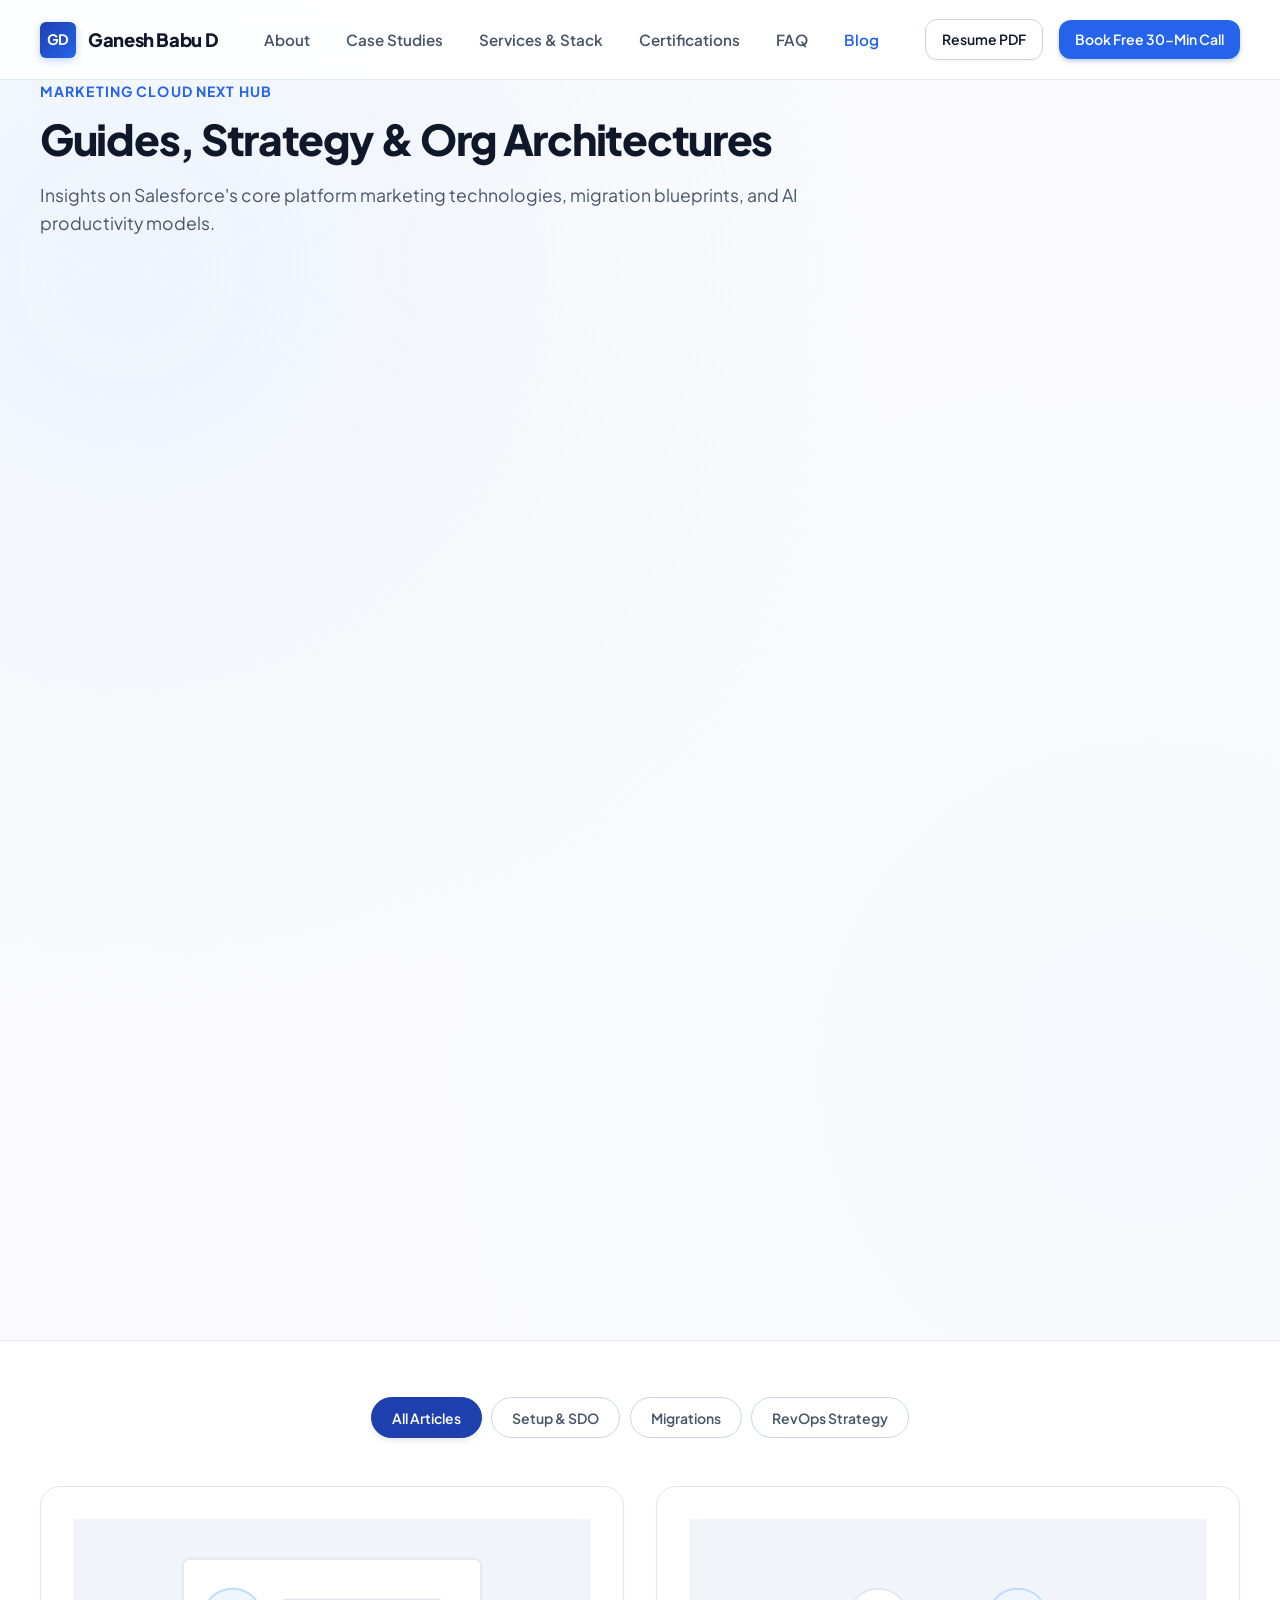
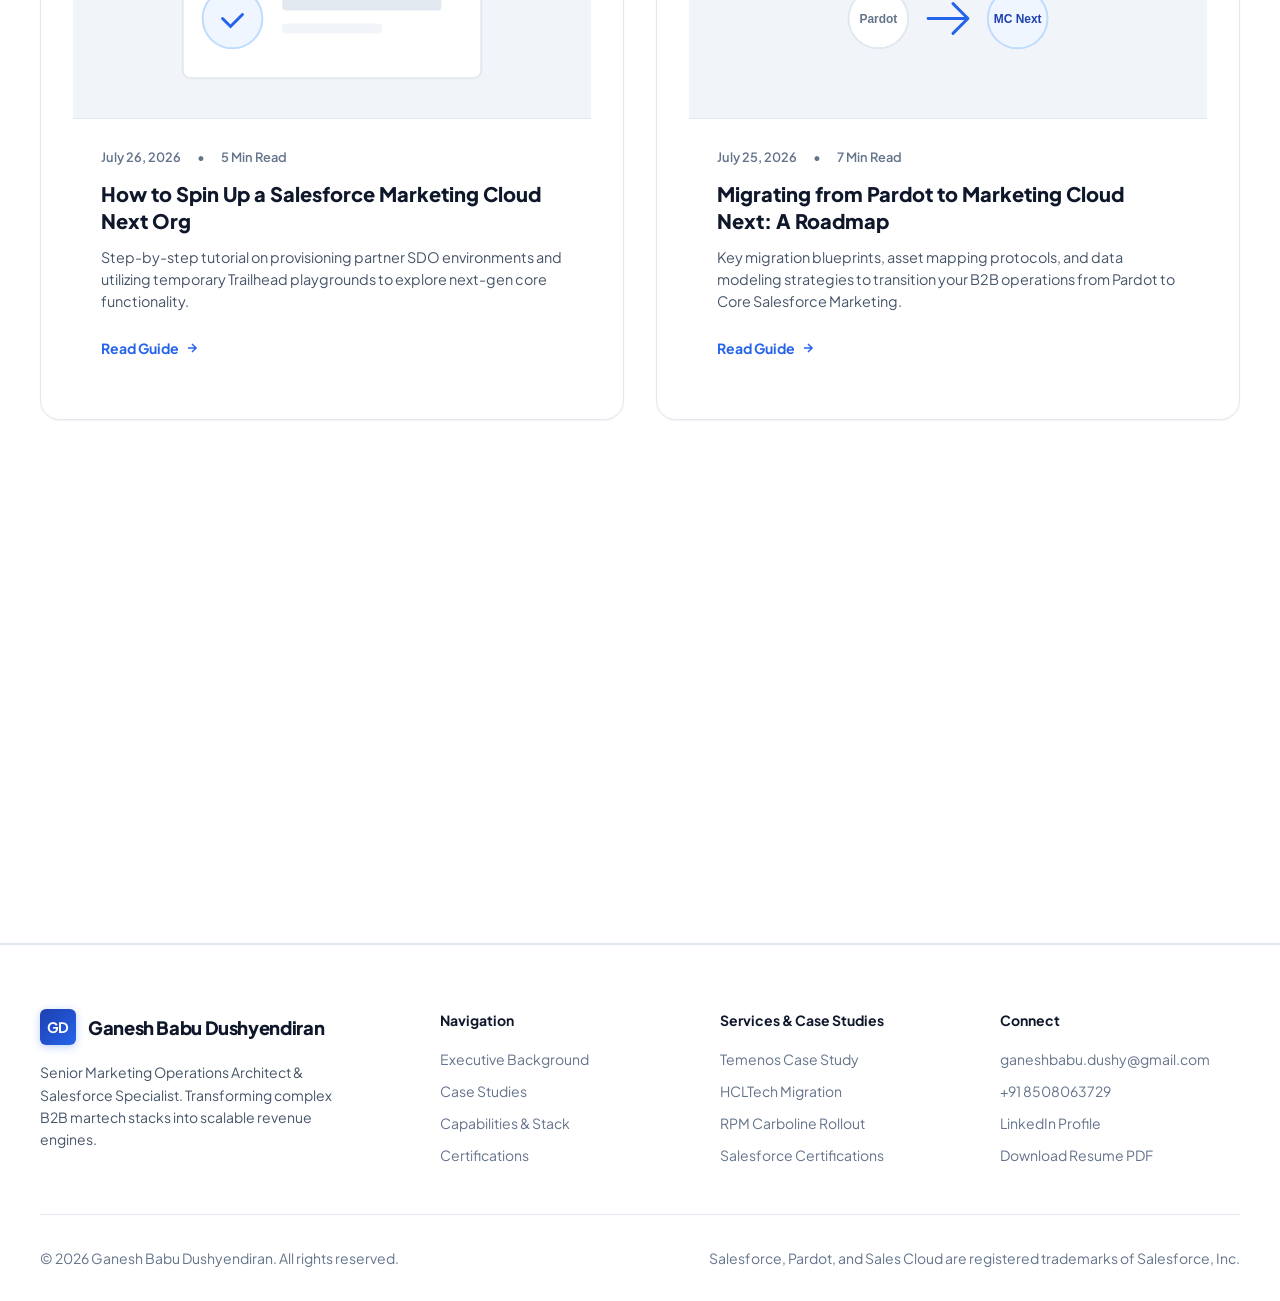
==== commit 1d409d0a: "Enhance Blog Hub carousel and add comprehensive MC Next articles" ====
--- a/marketing-cloud-next/index.html
+++ b/marketing-cloud-next/index.html
@@ -21,163 +21,6 @@
   
   <!-- Custom Stylesheet -->
   <link rel="stylesheet" href="../styles.css">
-  
-  <!-- Custom Hub Styles -->
-  <style>
-    .blog-hero {
-      padding: 6rem 0 3.5rem 0;
-      background: radial-gradient(circle at 10% 20%, rgba(219, 234, 254, 0.3) 0%, rgba(250, 250, 252, 0) 50%);
-    }
-    .featured-grid {
-      display: grid;
-      grid-template-columns: 1fr;
-      gap: 2.5rem;
-      align-items: center;
-      background-color: var(--bg-surface);
-      border: 1px solid var(--border-strong);
-      border-radius: var(--radius-lg);
-      padding: 2.5rem;
-      margin-bottom: 4rem;
-      box-shadow: var(--shadow-md);
-      position: relative;
-      overflow: hidden;
-    }
-    @media (min-width: 960px) {
-      .featured-grid {
-        grid-template-columns: 1.1fr 0.9fr;
-      }
-    }
-    .featured-img-box {
-      border-radius: var(--radius-md);
-      overflow: hidden;
-      border: 1px solid var(--border-subtle);
-      height: 320px;
-      position: relative;
-      background-color: var(--bg-subtle);
-    }
-    .featured-img-box img {
-      width: 100%;
-      height: 100%;
-      object-fit: cover;
-    }
-    .featured-tag {
-      position: absolute;
-      top: 1rem;
-      left: 1rem;
-      z-index: 10;
-    }
-    .article-grid {
-      display: grid;
-      grid-template-columns: 1fr;
-      gap: 2rem;
-      margin-bottom: 5rem;
-    }
-    @media (min-width: 768px) {
-      .article-grid {
-        grid-template-columns: repeat(2, 1fr);
-      }
-    }
-    .article-card {
-      background-color: var(--bg-surface);
-      border: 1px solid var(--border-subtle);
-      border-radius: var(--radius-lg);
-      overflow: hidden;
-      display: flex;
-      flex-direction: column;
-      justify-content: space-between;
-      transition: all var(--transition-normal);
-      box-shadow: var(--shadow-sm);
-    }
-    .article-card:hover {
-      border-color: var(--border-accent);
-      box-shadow: var(--shadow-lg);
-      transform: translateY(-4px);
-    }
-    .article-thumb {
-      height: 200px;
-      overflow: hidden;
-      position: relative;
-      background-color: var(--bg-subtle);
-      border-bottom: 1px solid var(--border-subtle);
-    }
-    .article-thumb img {
-      width: 100%;
-      height: 100%;
-      object-fit: cover;
-      transition: transform var(--transition-normal);
-    }
-    .article-card:hover .article-thumb img {
-      transform: scale(1.03);
-    }
-    .article-content {
-      padding: 1.75rem;
-      flex-grow: 1;
-      display: flex;
-      flex-direction: column;
-      justify-content: space-between;
-    }
-    .article-meta {
-      display: flex;
-      gap: 1rem;
-      font-size: 0.8rem;
-      color: var(--text-tertiary);
-      font-weight: 600;
-      margin-bottom: 0.75rem;
-    }
-    .article-title-link {
-      font-size: 1.25rem;
-      font-weight: 800;
-      color: var(--text-primary);
-      line-height: 1.35;
-      margin-bottom: 0.75rem;
-      display: block;
-      transition: color var(--transition-fast);
-    }
-    .article-card:hover .article-title-link {
-      color: var(--brand-primary);
-    }
-    .article-excerpt {
-      font-size: 0.9rem;
-      color: var(--text-secondary);
-      line-height: 1.55;
-      margin-bottom: 1.5rem;
-    }
-    .read-more-btn {
-      font-size: 0.875rem;
-      font-weight: 700;
-      color: var(--brand-accent);
-      display: inline-flex;
-      align-items: center;
-      gap: 0.35rem;
-    }
-    .read-more-btn svg {
-      transition: transform var(--transition-fast);
-    }
-    .article-card:hover .read-more-btn svg {
-      transform: translateX(3px);
-    }
-    .newsletter-card {
-      background: linear-gradient(135deg, var(--bg-accent-light) 0%, rgba(219, 234, 254, 0.2) 100%);
-      border: 1px solid var(--border-accent);
-      border-radius: var(--radius-lg);
-      padding: 3rem 2rem;
-      text-align: center;
-      max-width: 800px;
-      margin: 0 auto 5rem auto;
-    }
-    .newsletter-form {
-      display: flex;
-      flex-direction: column;
-      gap: 0.75rem;
-      max-width: 480px;
-      margin: 1.5rem auto 0 auto;
-    }
-    @media (min-width: 640px) {
-      .newsletter-form {
-        flex-direction: row;
-      }
-    }
-  </style>
 </head>
 <body>
 
@@ -237,6 +80,408 @@
         </p>
       </div>
 
+      <!-- ==========================================================================
+           CONTINUOUS HORIZONTAL CAROUSEL (BLOG HIGHLIGHTS)
+           ========================================================================== -->
+      <div class="blog-carousel-section reveal-item">
+        <div class="blog-carousel-header">
+          <div class="carousel-tag">
+            <span class="status-dot"></span> Blog Highlights & Architecture Deep Dives
+          </div>
+          <span class="carousel-hint">
+            <svg width="14" height="14" viewBox="0 0 24 24" fill="none" stroke="currentColor" stroke-width="2"><path d="M15 18l-6-6 6-6"/></svg>
+            Hover to pause auto-scroll • Click card to view
+            <svg width="14" height="14" viewBox="0 0 24 24" fill="none" stroke="currentColor" stroke-width="2"><path d="M9 18l6-6-6-6"/></svg>
+          </span>
+        </div>
+
+        <div class="blog-carousel-wrapper">
+          <div class="blog-carousel-track">
+            
+            <!-- CARD 1 -->
+            <a href="./articles/how-to-spin-up-marketing-cloud-next-org.html" class="carousel-card">
+              <div class="carousel-graphic">
+                <span class="carousel-badge">SDO & Sandbox</span>
+                <svg viewBox="0 0 400 200" fill="none">
+                  <rect width="400" height="200" fill="url(#grad1)"/>
+                  <defs>
+                    <linearGradient id="grad1" x1="0%" y1="0%" x2="100%" y2="100%">
+                      <stop offset="0%" stop-color="#EFF6FF"/>
+                      <stop offset="100%" stop-color="#DBEAFE"/>
+                    </linearGradient>
+                  </defs>
+                  <circle cx="200" cy="100" r="65" fill="#FFFFFF" stroke="#93C5FD" stroke-width="2"/>
+                  <rect x="160" y="80" width="80" height="40" rx="8" fill="#1E40AF"/>
+                  <text x="200" y="104" fill="#FFFFFF" font-family="'Plus Jakarta Sans', sans-serif" font-weight="800" font-size="12" text-anchor="middle">SDO ORG</text>
+                  <path d="M130 100h30M240 100h30" stroke="#2563EB" stroke-width="3" stroke-dasharray="4 4"/>
+                  <circle cx="120" cy="100" r="10" fill="#10B981"/>
+                  <circle cx="280" cy="100" r="10" fill="#F59E0B"/>
+                </svg>
+              </div>
+              <div class="carousel-body">
+                <div>
+                  <div class="carousel-meta">
+                    <span>July 26, 2026</span>
+                    <span class="carousel-readtime">⚡ 5 Min Read</span>
+                  </div>
+                  <h3 class="carousel-title">How to Spin Up a Salesforce Marketing Cloud Next Org</h3>
+                  <p class="carousel-excerpt">Step-by-step tutorial on provisioning partner SDO environments and Trailhead playgrounds.</p>
+                </div>
+                <div class="carousel-footer">
+                  <span class="carousel-link-btn">
+                    Read Guide
+                    <svg width="14" height="14" viewBox="0 0 24 24" fill="none" stroke="currentColor" stroke-width="2.5"><path d="M5 12h14M12 5l7 7-7 7"/></svg>
+                  </span>
+                </div>
+              </div>
+            </a>
+
+            <!-- CARD 2 -->
+            <a href="./articles/migrating-from-pardot-to-marketing-cloud-next.html" class="carousel-card">
+              <div class="carousel-graphic">
+                <span class="carousel-badge">Pardot Migration</span>
+                <svg viewBox="0 0 400 200" fill="none">
+                  <rect width="400" height="200" fill="url(#grad2)"/>
+                  <defs>
+                    <linearGradient id="grad2" x1="0%" y1="0%" x2="100%" y2="100%">
+                      <stop offset="0%" stop-color="#F8FAFC"/>
+                      <stop offset="100%" stop-color="#EFF6FF"/>
+                    </linearGradient>
+                  </defs>
+                  <rect x="70" y="65" width="100" height="70" rx="10" fill="#FFFFFF" stroke="#CBD5E1" stroke-width="2"/>
+                  <text x="120" y="105" fill="#475569" font-family="'Plus Jakarta Sans', sans-serif" font-weight="700" font-size="13" text-anchor="middle">Pardot</text>
+                  <path d="M185 100h30M200 88l15 12-15 12" stroke="#2563EB" stroke-width="3" stroke-linecap="round" stroke-linejoin="round"/>
+                  <rect x="230" y="65" width="100" height="70" rx="10" fill="#1E40AF"/>
+                  <text x="280" y="105" fill="#FFFFFF" font-family="'Plus Jakarta Sans', sans-serif" font-weight="800" font-size="13" text-anchor="middle">MC Next</text>
+                </svg>
+              </div>
+              <div class="carousel-body">
+                <div>
+                  <div class="carousel-meta">
+                    <span>July 25, 2026</span>
+                    <span class="carousel-readtime">⚡ 7 Min Read</span>
+                  </div>
+                  <h3 class="carousel-title">Migrating from Pardot to Marketing Cloud Next: Roadmap</h3>
+                  <p class="carousel-excerpt">Asset mapping protocols, data model transitions, and execution blueprints for B2B ops.</p>
+                </div>
+                <div class="carousel-footer">
+                  <span class="carousel-link-btn">
+                    Read Roadmap
+                    <svg width="14" height="14" viewBox="0 0 24 24" fill="none" stroke="currentColor" stroke-width="2.5"><path d="M5 12h14M12 5l7 7-7 7"/></svg>
+                  </span>
+                </div>
+              </div>
+            </a>
+
+            <!-- CARD 3 -->
+            <a href="./articles/how-to-spin-up-marketing-cloud-next-org.html" class="carousel-card">
+              <div class="carousel-graphic">
+                <span class="carousel-badge">Data Architecture</span>
+                <svg viewBox="0 0 400 200" fill="none">
+                  <rect width="400" height="200" fill="url(#grad3)"/>
+                  <defs>
+                    <linearGradient id="grad3" x1="0%" y1="0%" x2="100%" y2="100%">
+                      <stop offset="0%" stop-color="#EFF6FF"/>
+                      <stop offset="100%" stop-color="#E0F2FE"/>
+                    </linearGradient>
+                  </defs>
+                  <circle cx="200" cy="100" r="45" fill="#0284C7"/>
+                  <text x="200" y="104" fill="#FFFFFF" font-family="'Plus Jakarta Sans', sans-serif" font-weight="800" font-size="11" text-anchor="middle">DATA CLOUD</text>
+                  <path d="M200 40v15M200 145v15M140 100h-15M275 100h-15" stroke="#0284C7" stroke-width="2.5" stroke-dasharray="4 4"/>
+                  <circle cx="200" cy="30" r="8" fill="#38BDF8"/>
+                  <circle cx="200" cy="170" r="8" fill="#38BDF8"/>
+                  <circle cx="115" cy="100" r="8" fill="#38BDF8"/>
+                  <circle cx="285" cy="100" r="8" fill="#38BDF8"/>
+                </svg>
+              </div>
+              <div class="carousel-body">
+                <div>
+                  <div class="carousel-meta">
+                    <span>July 22, 2026</span>
+                    <span class="carousel-readtime">⚡ 6 Min Read</span>
+                  </div>
+                  <h3 class="carousel-title">Data Cloud & MC Next Integration Masterclass</h3>
+                  <p class="carousel-excerpt">Unifying prospect profiles with real-time Data Cloud streams for hyper-personalized journeys.</p>
+                </div>
+                <div class="carousel-footer">
+                  <span class="carousel-link-btn">
+                    Read Masterclass
+                    <svg width="14" height="14" viewBox="0 0 24 24" fill="none" stroke="currentColor" stroke-width="2.5"><path d="M5 12h14M12 5l7 7-7 7"/></svg>
+                  </span>
+                </div>
+              </div>
+            </a>
+
+            <!-- CARD 4 -->
+            <a href="./articles/migrating-from-pardot-to-marketing-cloud-next.html" class="carousel-card">
+              <div class="carousel-graphic">
+                <span class="carousel-badge">Growth Edition</span>
+                <svg viewBox="0 0 400 200" fill="none">
+                  <rect width="400" height="200" fill="url(#grad4)"/>
+                  <defs>
+                    <linearGradient id="grad4" x1="0%" y1="0%" x2="100%" y2="100%">
+                      <stop offset="0%" stop-color="#ECFDF5"/>
+                      <stop offset="100%" stop-color="#D1FAE5"/>
+                    </linearGradient>
+                  </defs>
+                  <rect x="130" y="55" width="140" height="90" rx="8" fill="#FFFFFF" stroke="#A7F3D0" stroke-width="2"/>
+                  <rect x="150" y="75" width="100" height="8" rx="4" fill="#059669"/>
+                  <rect x="150" y="93" width="75" height="6" rx="3" fill="#A7F3D0"/>
+                  <rect x="150" y="107" width="55" height="6" rx="3" fill="#A7F3D0"/>
+                  <circle cx="250" cy="125" r="16" fill="#059669"/>
+                  <path d="M244 125l4 4 8-8" stroke="#FFFFFF" stroke-width="2.5" stroke-linecap="round"/>
+                </svg>
+              </div>
+              <div class="carousel-body">
+                <div>
+                  <div class="carousel-meta">
+                    <span>July 18, 2026</span>
+                    <span class="carousel-readtime">⚡ 4 Min Read</span>
+                  </div>
+                  <h3 class="carousel-title">Form Assembly & Lead Routing in Growth Edition</h3>
+                  <p class="carousel-excerpt">Optimizing landing page form captures and automated lead lifecycle assignments in Salesforce.</p>
+                </div>
+                <div class="carousel-footer">
+                  <span class="carousel-link-btn">
+                    Read Guide
+                    <svg width="14" height="14" viewBox="0 0 24 24" fill="none" stroke="currentColor" stroke-width="2.5"><path d="M5 12h14M12 5l7 7-7 7"/></svg>
+                  </span>
+                </div>
+              </div>
+            </a>
+
+            <!-- CARD 5 -->
+            <a href="./articles/how-to-spin-up-marketing-cloud-next-org.html" class="carousel-card">
+              <div class="carousel-graphic">
+                <span class="carousel-badge">AI & Automation</span>
+                <svg viewBox="0 0 400 200" fill="none">
+                  <rect width="400" height="200" fill="url(#grad5)"/>
+                  <defs>
+                    <linearGradient id="grad5" x1="0%" y1="0%" x2="100%" y2="100%">
+                      <stop offset="0%" stop-color="#F5F3FF"/>
+                      <stop offset="100%" stop-color="#EDE9FE"/>
+                    </linearGradient>
+                  </defs>
+                  <circle cx="200" cy="100" r="50" fill="#7C3AED"/>
+                  <path d="M200 70l6 18 18 6-18 6-6 18-6-18-18-6 18-6z" fill="#FFFFFF"/>
+                  <circle cx="120" cy="70" r="14" fill="#C4B5FD"/>
+                  <circle cx="280" cy="130" r="14" fill="#C4B5FD"/>
+                  <path d="M134 70h30M236 130h30" stroke="#8B5CF6" stroke-width="2" stroke-dasharray="3 3"/>
+                </svg>
+              </div>
+              <div class="carousel-body">
+                <div>
+                  <div class="carousel-meta">
+                    <span>July 15, 2026</span>
+                    <span class="carousel-readtime">⚡ 8 Min Read</span>
+                  </div>
+                  <h3 class="carousel-title">Einstein Copilot & AI Workflows for MarTech Ops</h3>
+                  <p class="carousel-excerpt">Leveraging generative AI copilot for campaign copy, segment rules, and automated reporting.</p>
+                </div>
+                <div class="carousel-footer">
+                  <span class="carousel-link-btn">
+                    Read Blueprint
+                    <svg width="14" height="14" viewBox="0 0 24 24" fill="none" stroke="currentColor" stroke-width="2.5"><path d="M5 12h14M12 5l7 7-7 7"/></svg>
+                  </span>
+                </div>
+              </div>
+            </a>
+
+            <!-- DUPLICATED SET (CARDS 1-5) FOR CONTINUOUS INFINITE SCROLL -->
+
+            <!-- CARD 1 DUP -->
+            <a href="./articles/how-to-spin-up-marketing-cloud-next-org.html" class="carousel-card">
+              <div class="carousel-graphic">
+                <span class="carousel-badge">SDO & Sandbox</span>
+                <svg viewBox="0 0 400 200" fill="none">
+                  <rect width="400" height="200" fill="url(#grad1_d)"/>
+                  <defs>
+                    <linearGradient id="grad1_d" x1="0%" y1="0%" x2="100%" y2="100%">
+                      <stop offset="0%" stop-color="#EFF6FF"/>
+                      <stop offset="100%" stop-color="#DBEAFE"/>
+                    </linearGradient>
+                  </defs>
+                  <circle cx="200" cy="100" r="65" fill="#FFFFFF" stroke="#93C5FD" stroke-width="2"/>
+                  <rect x="160" y="80" width="80" height="40" rx="8" fill="#1E40AF"/>
+                  <text x="200" y="104" fill="#FFFFFF" font-family="'Plus Jakarta Sans', sans-serif" font-weight="800" font-size="12" text-anchor="middle">SDO ORG</text>
+                  <path d="M130 100h30M240 100h30" stroke="#2563EB" stroke-width="3" stroke-dasharray="4 4"/>
+                  <circle cx="120" cy="100" r="10" fill="#10B981"/>
+                  <circle cx="280" cy="100" r="10" fill="#F59E0B"/>
+                </svg>
+              </div>
+              <div class="carousel-body">
+                <div>
+                  <div class="carousel-meta">
+                    <span>July 26, 2026</span>
+                    <span class="carousel-readtime">⚡ 5 Min Read</span>
+                  </div>
+                  <h3 class="carousel-title">How to Spin Up a Salesforce Marketing Cloud Next Org</h3>
+                  <p class="carousel-excerpt">Step-by-step tutorial on provisioning partner SDO environments and Trailhead playgrounds.</p>
+                </div>
+                <div class="carousel-footer">
+                  <span class="carousel-link-btn">
+                    Read Guide
+                    <svg width="14" height="14" viewBox="0 0 24 24" fill="none" stroke="currentColor" stroke-width="2.5"><path d="M5 12h14M12 5l7 7-7 7"/></svg>
+                  </span>
+                </div>
+              </div>
+            </a>
+
+            <!-- CARD 2 DUP -->
+            <a href="./articles/migrating-from-pardot-to-marketing-cloud-next.html" class="carousel-card">
+              <div class="carousel-graphic">
+                <span class="carousel-badge">Pardot Migration</span>
+                <svg viewBox="0 0 400 200" fill="none">
+                  <rect width="400" height="200" fill="url(#grad2_d)"/>
+                  <defs>
+                    <linearGradient id="grad2_d" x1="0%" y1="0%" x2="100%" y2="100%">
+                      <stop offset="0%" stop-color="#F8FAFC"/>
+                      <stop offset="100%" stop-color="#EFF6FF"/>
+                    </linearGradient>
+                  </defs>
+                  <rect x="70" y="65" width="100" height="70" rx="10" fill="#FFFFFF" stroke="#CBD5E1" stroke-width="2"/>
+                  <text x="120" y="105" fill="#475569" font-family="'Plus Jakarta Sans', sans-serif" font-weight="700" font-size="13" text-anchor="middle">Pardot</text>
+                  <path d="M185 100h30M200 88l15 12-15 12" stroke="#2563EB" stroke-width="3" stroke-linecap="round" stroke-linejoin="round"/>
+                  <rect x="230" y="65" width="100" height="70" rx="10" fill="#1E40AF"/>
+                  <text x="280" y="105" fill="#FFFFFF" font-family="'Plus Jakarta Sans', sans-serif" font-weight="800" font-size="13" text-anchor="middle">MC Next</text>
+                </svg>
+              </div>
+              <div class="carousel-body">
+                <div>
+                  <div class="carousel-meta">
+                    <span>July 25, 2026</span>
+                    <span class="carousel-readtime">⚡ 7 Min Read</span>
+                  </div>
+                  <h3 class="carousel-title">Migrating from Pardot to Marketing Cloud Next: Roadmap</h3>
+                  <p class="carousel-excerpt">Asset mapping protocols, data model transitions, and execution blueprints for B2B ops.</p>
+                </div>
+                <div class="carousel-footer">
+                  <span class="carousel-link-btn">
+                    Read Roadmap
+                    <svg width="14" height="14" viewBox="0 0 24 24" fill="none" stroke="currentColor" stroke-width="2.5"><path d="M5 12h14M12 5l7 7-7 7"/></svg>
+                  </span>
+                </div>
+              </div>
+            </a>
+
+            <!-- CARD 3 DUP -->
+            <a href="./articles/how-to-spin-up-marketing-cloud-next-org.html" class="carousel-card">
+              <div class="carousel-graphic">
+                <span class="carousel-badge">Data Architecture</span>
+                <svg viewBox="0 0 400 200" fill="none">
+                  <rect width="400" height="200" fill="url(#grad3_d)"/>
+                  <defs>
+                    <linearGradient id="grad3_d" x1="0%" y1="0%" x2="100%" y2="100%">
+                      <stop offset="0%" stop-color="#EFF6FF"/>
+                      <stop offset="100%" stop-color="#E0F2FE"/>
+                    </linearGradient>
+                  </defs>
+                  <circle cx="200" cy="100" r="45" fill="#0284C7"/>
+                  <text x="200" y="104" fill="#FFFFFF" font-family="'Plus Jakarta Sans', sans-serif" font-weight="800" font-size="11" text-anchor="middle">DATA CLOUD</text>
+                  <path d="M200 40v15M200 145v15M140 100h-15M275 100h-15" stroke="#0284C7" stroke-width="2.5" stroke-dasharray="4 4"/>
+                  <circle cx="200" cy="30" r="8" fill="#38BDF8"/>
+                  <circle cx="200" cy="170" r="8" fill="#38BDF8"/>
+                  <circle cx="115" cy="100" r="8" fill="#38BDF8"/>
+                  <circle cx="285" cy="100" r="8" fill="#38BDF8"/>
+                </svg>
+              </div>
+              <div class="carousel-body">
+                <div>
+                  <div class="carousel-meta">
+                    <span>July 22, 2026</span>
+                    <span class="carousel-readtime">⚡ 6 Min Read</span>
+                  </div>
+                  <h3 class="carousel-title">Data Cloud & MC Next Integration Masterclass</h3>
+                  <p class="carousel-excerpt">Unifying prospect profiles with real-time Data Cloud streams for hyper-personalized journeys.</p>
+                </div>
+                <div class="carousel-footer">
+                  <span class="carousel-link-btn">
+                    Read Masterclass
+                    <svg width="14" height="14" viewBox="0 0 24 24" fill="none" stroke="currentColor" stroke-width="2.5"><path d="M5 12h14M12 5l7 7-7 7"/></svg>
+                  </span>
+                </div>
+              </div>
+            </a>
+
+            <!-- CARD 4 DUP -->
+            <a href="./articles/migrating-from-pardot-to-marketing-cloud-next.html" class="carousel-card">
+              <div class="carousel-graphic">
+                <span class="carousel-badge">Growth Edition</span>
+                <svg viewBox="0 0 400 200" fill="none">
+                  <rect width="400" height="200" fill="url(#grad4_d)"/>
+                  <defs>
+                    <linearGradient id="grad4_d" x1="0%" y1="0%" x2="100%" y2="100%">
+                      <stop offset="0%" stop-color="#ECFDF5"/>
+                      <stop offset="100%" stop-color="#D1FAE5"/>
+                    </linearGradient>
+                  </defs>
+                  <rect x="130" y="55" width="140" height="90" rx="8" fill="#FFFFFF" stroke="#A7F3D0" stroke-width="2"/>
+                  <rect x="150" y="75" width="100" height="8" rx="4" fill="#059669"/>
+                  <rect x="150" y="93" width="75" height="6" rx="3" fill="#A7F3D0"/>
+                  <rect x="150" y="107" width="55" height="6" rx="3" fill="#A7F3D0"/>
+                  <circle cx="250" cy="125" r="16" fill="#059669"/>
+                  <path d="M244 125l4 4 8-8" stroke="#FFFFFF" stroke-width="2.5" stroke-linecap="round"/>
+                </svg>
+              </div>
+              <div class="carousel-body">
+                <div>
+                  <div class="carousel-meta">
+                    <span>July 18, 2026</span>
+                    <span class="carousel-readtime">⚡ 4 Min Read</span>
+                  </div>
+                  <h3 class="carousel-title">Form Assembly & Lead Routing in Growth Edition</h3>
+                  <p class="carousel-excerpt">Optimizing landing page form captures and automated lead lifecycle assignments in Salesforce.</p>
+                </div>
+                <div class="carousel-footer">
+                  <span class="carousel-link-btn">
+                    Read Guide
+                    <svg width="14" height="14" viewBox="0 0 24 24" fill="none" stroke="currentColor" stroke-width="2.5"><path d="M5 12h14M12 5l7 7-7 7"/></svg>
+                  </span>
+                </div>
+              </div>
+            </a>
+
+            <!-- CARD 5 DUP -->
+            <a href="./articles/how-to-spin-up-marketing-cloud-next-org.html" class="carousel-card">
+              <div class="carousel-graphic">
+                <span class="carousel-badge">AI & Automation</span>
+                <svg viewBox="0 0 400 200" fill="none">
+                  <rect width="400" height="200" fill="url(#grad5_d)"/>
+                  <defs>
+                    <linearGradient id="grad5_d" x1="0%" y1="0%" x2="100%" y2="100%">
+                      <stop offset="0%" stop-color="#F5F3FF"/>
+                      <stop offset="100%" stop-color="#EDE9FE"/>
+                    </linearGradient>
+                  </defs>
+                  <circle cx="200" cy="100" r="50" fill="#7C3AED"/>
+                  <path d="M200 70l6 18 18 6-18 6-6 18-6-18-18-6 18-6z" fill="#FFFFFF"/>
+                  <circle cx="120" cy="70" r="14" fill="#C4B5FD"/>
+                  <circle cx="280" cy="130" r="14" fill="#C4B5FD"/>
+                  <path d="M134 70h30M236 130h30" stroke="#8B5CF6" stroke-width="2" stroke-dasharray="3 3"/>
+                </svg>
+              </div>
+              <div class="carousel-body">
+                <div>
+                  <div class="carousel-meta">
+                    <span>July 15, 2026</span>
+                    <span class="carousel-readtime">⚡ 8 Min Read</span>
+                  </div>
+                  <h3 class="carousel-title">Einstein Copilot & AI Workflows for MarTech Ops</h3>
+                  <p class="carousel-excerpt">Leveraging generative AI copilot for campaign copy, segment rules, and automated reporting.</p>
+                </div>
+                <div class="carousel-footer">
+                  <span class="carousel-link-btn">
+                    Read Blueprint
+                    <svg width="14" height="14" viewBox="0 0 24 24" fill="none" stroke="currentColor" stroke-width="2.5"><path d="M5 12h14M12 5l7 7-7 7"/></svg>
+                  </span>
+                </div>
+              </div>
+            </a>
+
+          </div>
+        </div>
+      </div>
+
       <!-- FEATURED ARTICLE CARD -->
       <div class="featured-grid reveal-item">
         <div class="featured-img-box">
@@ -276,7 +521,7 @@
   <!-- ==========================================================================
        ARTICLES MATRIX GRID
        ========================================================================== -->
-  <section style="background-color: var(--bg-surface);">
+  <section style="background-color: var(--bg-surface); padding-top: 3.5rem;">
     <div class="container">
       <div class="expertise-tabs">
         <button class="tab-btn active" data-filter="all">All Articles</button>
--- a/styles.css
+++ b/styles.css
@@ -1543,3 +1543,422 @@
   border-top: 1px solid var(--border-subtle);
   gap: 1rem;
 }
+
+/* --------------------------------------------------------------------------
+   14. Marketing Cloud Next Hub & Blog Carousel (Stripe / Linear Quality)
+   -------------------------------------------------------------------------- */
+.blog-hero {
+  padding: 5rem 0 3.5rem 0;
+  background: radial-gradient(circle at 10% 20%, rgba(219, 234, 254, 0.35) 0%, rgba(250, 250, 252, 0) 50%),
+              radial-gradient(circle at 90% 80%, rgba(239, 246, 255, 0.4) 0%, rgba(250, 250, 252, 0) 50%);
+}
+
+.blog-hero .section-header {
+  margin-bottom: 1.25rem; /* Tight, seamless spacing directly below hero description */
+}
+
+.blog-carousel-section {
+  position: relative;
+  width: 100%;
+  margin: 1.75rem 0 3.5rem 0;
+}
+
+.blog-carousel-header {
+  display: flex;
+  align-items: center;
+  justify-content: space-between;
+  margin-bottom: 1.25rem;
+  padding: 0 0.25rem;
+}
+
+.carousel-tag {
+  display: inline-flex;
+  align-items: center;
+  gap: 0.6rem;
+  font-size: 0.8125rem;
+  font-weight: 700;
+  text-transform: uppercase;
+  letter-spacing: 0.06em;
+  color: var(--brand-primary);
+  background: var(--bg-accent-light);
+  padding: 0.4rem 0.95rem;
+  border-radius: var(--radius-full);
+  border: 1px solid var(--border-accent);
+}
+
+.carousel-hint {
+  font-size: 0.8125rem;
+  color: var(--text-tertiary);
+  font-weight: 600;
+  display: flex;
+  align-items: center;
+  gap: 0.4rem;
+}
+
+@media (max-width: 640px) {
+  .carousel-hint {
+    display: none;
+  }
+}
+
+/* Continuous Horizontal Carousel Wrapper with Masked Gradient Edges */
+.blog-carousel-wrapper {
+  position: relative;
+  width: 100%;
+  overflow: hidden;
+  padding: 0.75rem 0;
+  -webkit-mask-image: linear-gradient(to right, transparent 0%, black 4%, black 96%, transparent 100%);
+  mask-image: linear-gradient(to right, transparent 0%, black 4%, black 96%, transparent 100%);
+}
+
+.blog-carousel-track {
+  display: flex;
+  gap: 1.5rem;
+  width: max-content;
+  animation: carouselContinuousScroll 36s linear infinite;
+  will-change: transform;
+}
+
+/* Hover-pause interaction */
+.blog-carousel-wrapper:hover .blog-carousel-track {
+  animation-play-state: paused;
+}
+
+@keyframes carouselContinuousScroll {
+  0% {
+    transform: translateX(0);
+  }
+  100% {
+    transform: translateX(calc(-50% - 0.75rem));
+  }
+}
+
+/* Stripe/Linear Style Carousel Cards */
+.carousel-card {
+  flex: 0 0 350px;
+  width: 350px;
+  background-color: var(--bg-surface);
+  border: 1px solid var(--border-subtle);
+  border-radius: var(--radius-lg);
+  overflow: hidden;
+  display: flex;
+  flex-direction: column;
+  justify-content: space-between;
+  box-shadow: var(--shadow-sm);
+  transition: transform var(--transition-normal), border-color var(--transition-normal), box-shadow var(--transition-normal);
+  position: relative;
+  text-decoration: none;
+  color: inherit;
+}
+
+.carousel-card:hover {
+  transform: translateY(-6px);
+  border-color: var(--border-accent);
+  box-shadow: var(--shadow-xl), 0 0 0 1px rgba(37, 99, 235, 0.15);
+}
+
+.carousel-graphic {
+  height: 175px;
+  width: 100%;
+  position: relative;
+  overflow: hidden;
+  background: linear-gradient(135deg, #F8FAFC 0%, #EFF6FF 100%);
+  border-bottom: 1px solid var(--border-subtle);
+  display: flex;
+  align-items: center;
+  justify-content: center;
+}
+
+.carousel-graphic svg {
+  width: 100%;
+  height: 100%;
+  transition: transform var(--transition-normal);
+}
+
+.carousel-card:hover .carousel-graphic svg {
+  transform: scale(1.04);
+}
+
+.carousel-badge {
+  position: absolute;
+  top: 0.85rem;
+  left: 0.85rem;
+  z-index: 2;
+  font-size: 0.75rem;
+  font-weight: 700;
+  padding: 0.3rem 0.75rem;
+  border-radius: var(--radius-full);
+  background: rgba(255, 255, 255, 0.95);
+  backdrop-filter: blur(8px);
+  color: var(--brand-primary);
+  border: 1px solid var(--border-accent);
+  box-shadow: var(--shadow-sm);
+}
+
+.carousel-body {
+  padding: 1.5rem;
+  display: flex;
+  flex-direction: column;
+  flex-grow: 1;
+  justify-content: space-between;
+}
+
+.carousel-meta {
+  display: flex;
+  align-items: center;
+  justify-content: space-between;
+  font-size: 0.8rem;
+  color: var(--text-tertiary);
+  font-weight: 600;
+  margin-bottom: 0.65rem;
+}
+
+.carousel-readtime {
+  color: var(--brand-accent);
+  font-weight: 700;
+  display: inline-flex;
+  align-items: center;
+  gap: 0.3rem;
+}
+
+.carousel-title {
+  font-size: 1.125rem;
+  font-weight: 800;
+  color: var(--text-primary);
+  line-height: 1.35;
+  margin-bottom: 0.65rem;
+  transition: color var(--transition-fast);
+}
+
+.carousel-card:hover .carousel-title {
+  color: var(--brand-primary);
+}
+
+.carousel-excerpt {
+  font-size: 0.875rem;
+  color: var(--text-secondary);
+  line-height: 1.55;
+  margin-bottom: 1.25rem;
+  display: -webkit-box;
+  -webkit-line-clamp: 2;
+  -webkit-box-orient: vertical;
+  overflow: hidden;
+}
+
+.carousel-footer {
+  display: flex;
+  align-items: center;
+  justify-content: space-between;
+  padding-top: 0.85rem;
+  border-top: 1px solid var(--border-subtle);
+  margin-top: auto;
+}
+
+.carousel-link-btn {
+  font-size: 0.85rem;
+  font-weight: 700;
+  color: var(--brand-accent);
+  display: inline-flex;
+  align-items: center;
+  gap: 0.35rem;
+  transition: color var(--transition-fast);
+}
+
+.carousel-card:hover .carousel-link-btn {
+  color: var(--brand-primary);
+}
+
+.carousel-link-btn svg {
+  transition: transform var(--transition-fast);
+}
+
+.carousel-card:hover .carousel-link-btn svg {
+  transform: translateX(4px);
+}
+
+/* Featured Grid & Hub Sections */
+.featured-grid {
+  display: grid;
+  grid-template-columns: 1fr;
+  gap: 2.5rem;
+  align-items: center;
+  background-color: var(--bg-surface);
+  border: 1px solid var(--border-strong);
+  border-radius: var(--radius-lg);
+  padding: 2.5rem;
+  margin-bottom: 4rem;
+  box-shadow: var(--shadow-md);
+  position: relative;
+  overflow: hidden;
+}
+
+@media (min-width: 960px) {
+  .featured-grid {
+    grid-template-columns: 1.1fr 0.9fr;
+  }
+}
+
+.featured-img-box {
+  border-radius: var(--radius-md);
+  overflow: hidden;
+  border: 1px solid var(--border-subtle);
+  height: 320px;
+  position: relative;
+  background-color: var(--bg-subtle);
+}
+
+.featured-img-box img {
+  width: 100%;
+  height: 100%;
+  object-fit: cover;
+}
+
+.featured-tag {
+  position: absolute;
+  top: 1rem;
+  left: 1rem;
+  z-index: 10;
+}
+
+.article-grid {
+  display: grid;
+  grid-template-columns: 1fr;
+  gap: 2rem;
+  margin-bottom: 5rem;
+}
+
+@media (min-width: 768px) {
+  .article-grid {
+    grid-template-columns: repeat(2, 1fr);
+  }
+}
+
+.article-card {
+  background-color: var(--bg-surface);
+  border: 1px solid var(--border-subtle);
+  border-radius: var(--radius-lg);
+  overflow: hidden;
+  display: flex;
+  flex-direction: column;
+  justify-content: space-between;
+  transition: all var(--transition-normal);
+  box-shadow: var(--shadow-sm);
+}
+
+.article-card:hover {
+  border-color: var(--border-accent);
+  box-shadow: var(--shadow-lg);
+  transform: translateY(-4px);
+}
+
+.article-thumb {
+  height: 200px;
+  overflow: hidden;
+  position: relative;
+  background-color: var(--bg-subtle);
+  border-bottom: 1px solid var(--border-subtle);
+}
+
+.article-thumb img {
+  width: 100%;
+  height: 100%;
+  object-fit: cover;
+  transition: transform var(--transition-normal);
+}
+
+.article-card:hover .article-thumb img {
+  transform: scale(1.03);
+}
+
+.article-content {
+  padding: 1.75rem;
+  flex-grow: 1;
+  display: flex;
+  flex-direction: column;
+  justify-content: space-between;
+}
+
+.article-meta {
+  display: flex;
+  gap: 1rem;
+  font-size: 0.8rem;
+  color: var(--text-tertiary);
+  font-weight: 600;
+  margin-bottom: 0.75rem;
+}
+
+.article-title-link {
+  font-size: 1.25rem;
+  font-weight: 800;
+  color: var(--text-primary);
+  line-height: 1.35;
+  margin-bottom: 0.75rem;
+  display: block;
+  transition: color var(--transition-fast);
+}
+
+.article-card:hover .article-title-link {
+  color: var(--brand-primary);
+}
+
+.article-excerpt {
+  font-size: 0.9rem;
+  color: var(--text-secondary);
+  line-height: 1.55;
+  margin-bottom: 1.5rem;
+}
+
+.read-more-btn {
+  font-size: 0.875rem;
+  font-weight: 700;
+  color: var(--brand-accent);
+  display: inline-flex;
+  align-items: center;
+  gap: 0.35rem;
+}
+
+.read-more-btn svg {
+  transition: transform var(--transition-fast);
+}
+
+.article-card:hover .read-more-btn svg {
+  transform: translateX(3px);
+}
+
+.newsletter-card {
+  background: linear-gradient(135deg, var(--bg-accent-light) 0%, rgba(219, 234, 254, 0.2) 100%);
+  border: 1px solid var(--border-accent);
+  border-radius: var(--radius-lg);
+  padding: 3rem 2rem;
+  text-align: center;
+  max-width: 800px;
+  margin: 0 auto 5rem auto;
+}
+
+.newsletter-form {
+  display: flex;
+  flex-direction: column;
+  gap: 0.75rem;
+  max-width: 480px;
+  margin: 1.5rem auto 0 auto;
+}
+
+@media (min-width: 640px) {
+  .newsletter-form {
+    flex-direction: row;
+  }
+}
+
+@media (max-width: 640px) {
+  .carousel-card {
+    flex: 0 0 290px;
+    width: 290px;
+  }
+  .carousel-graphic {
+    height: 145px;
+  }
+  .carousel-body {
+    padding: 1.25rem;
+  }
+}
+
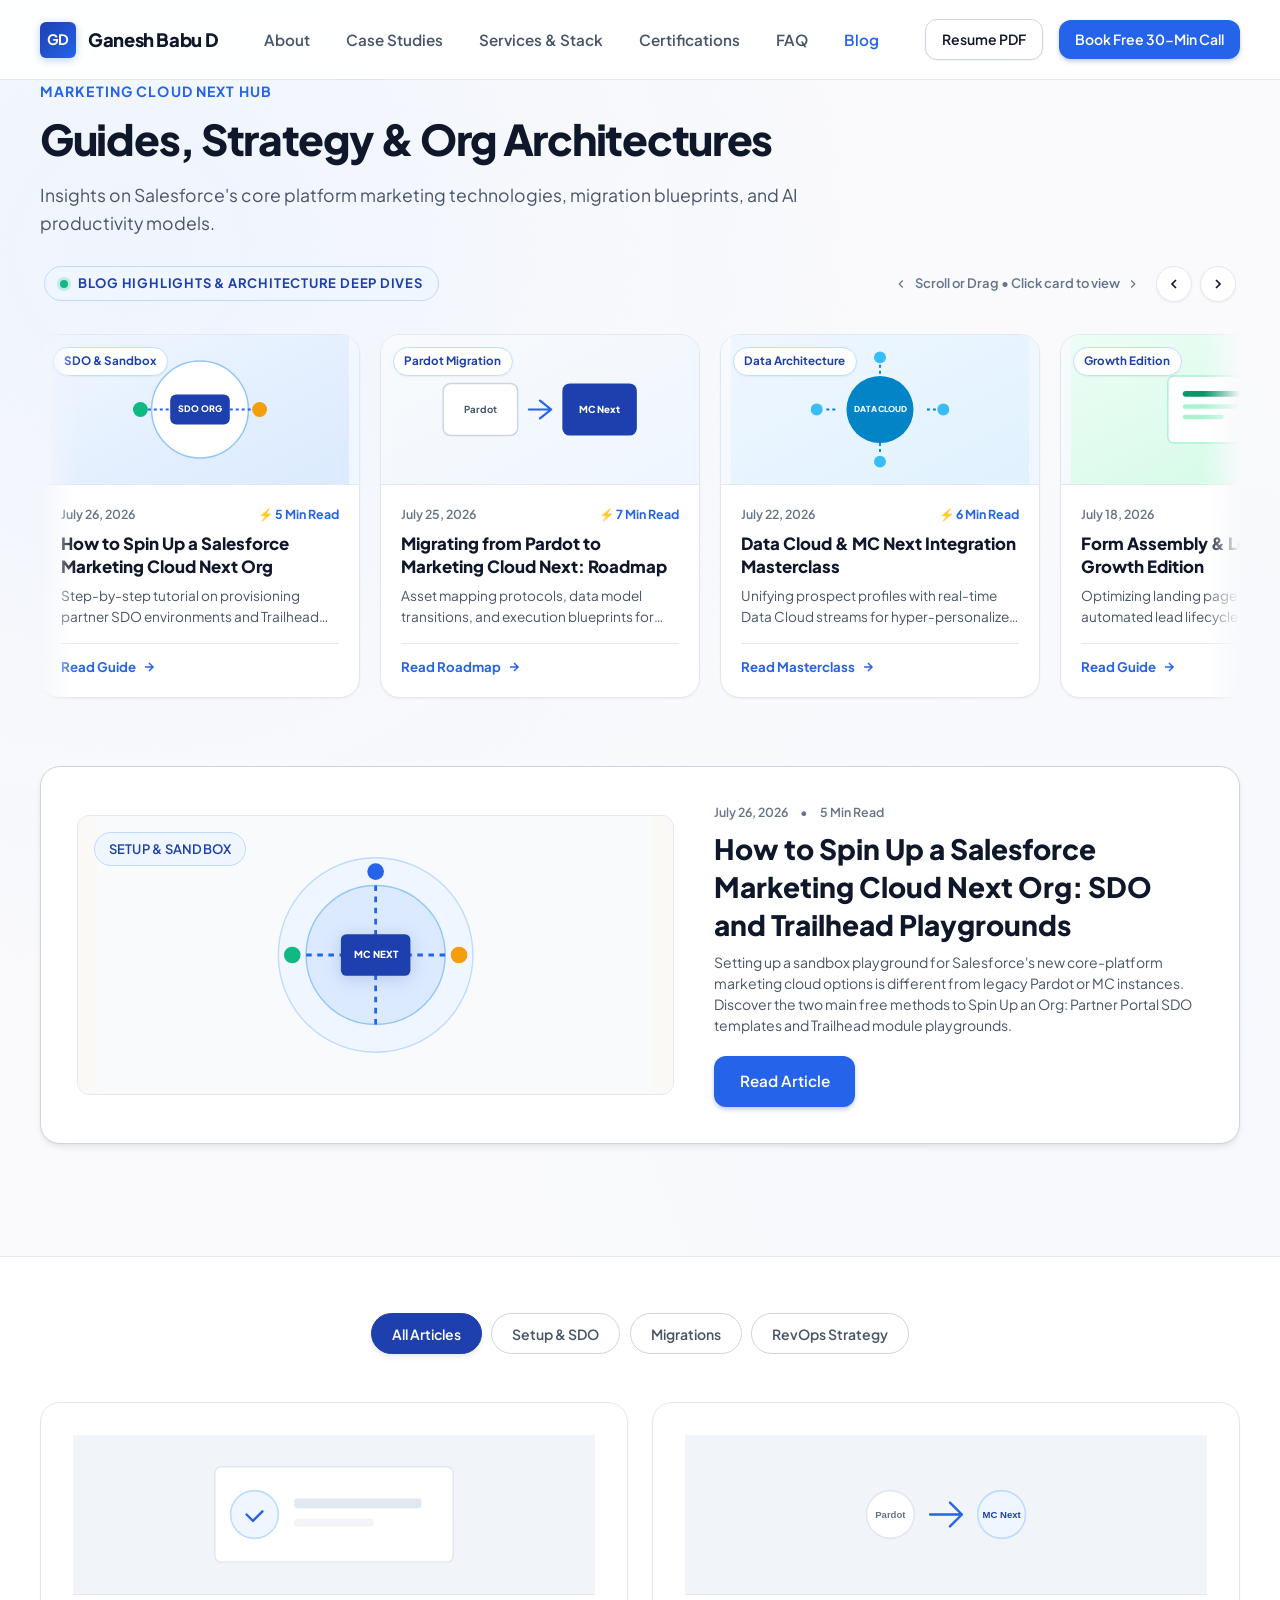
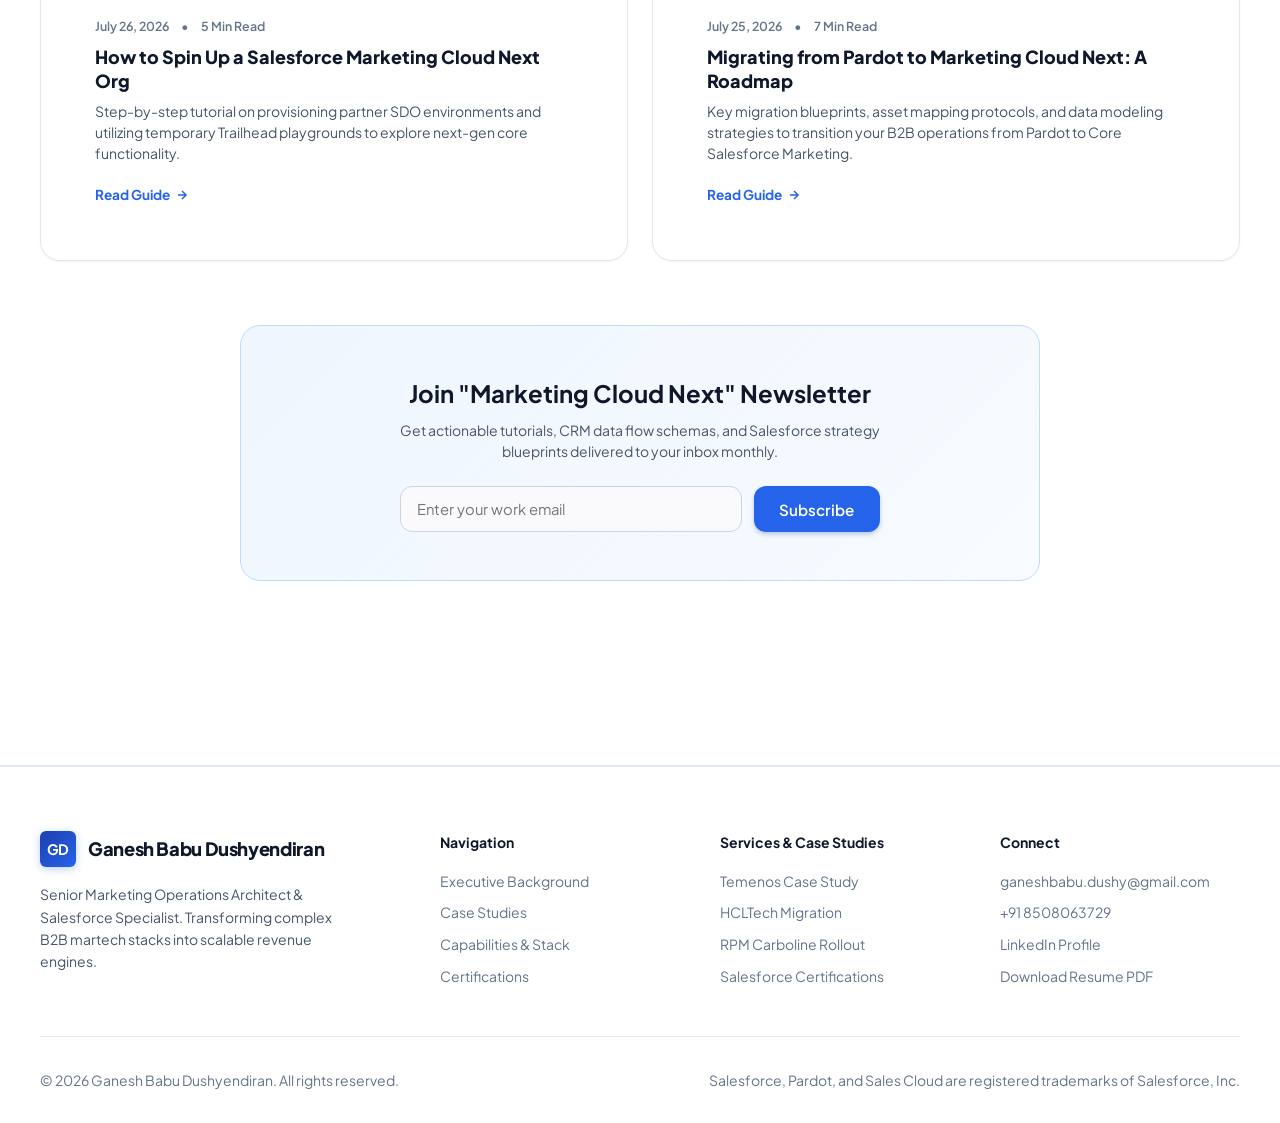
==== commit 69902862: "Fix blog carousel reveal visibility & add interactive navigation controls" ====
--- a/marketing-cloud-next/index.html
+++ b/marketing-cloud-next/index.html
@@ -88,11 +88,21 @@
           <div class="carousel-tag">
             <span class="status-dot"></span> Blog Highlights & Architecture Deep Dives
           </div>
-          <span class="carousel-hint">
-            <svg width="14" height="14" viewBox="0 0 24 24" fill="none" stroke="currentColor" stroke-width="2"><path d="M15 18l-6-6 6-6"/></svg>
-            Hover to pause auto-scroll • Click card to view
-            <svg width="14" height="14" viewBox="0 0 24 24" fill="none" stroke="currentColor" stroke-width="2"><path d="M9 18l6-6-6-6"/></svg>
-          </span>
+          <div class="carousel-controls">
+            <span class="carousel-hint">
+              <svg width="14" height="14" viewBox="0 0 24 24" fill="none" stroke="currentColor" stroke-width="2"><path d="M15 18l-6-6 6-6"/></svg>
+              Scroll or Drag • Click card to view
+              <svg width="14" height="14" viewBox="0 0 24 24" fill="none" stroke="currentColor" stroke-width="2"><path d="M9 18l6-6-6-6"/></svg>
+            </span>
+            <div class="carousel-nav">
+              <button class="carousel-nav-btn" id="blogCarouselPrev" aria-label="Previous articles" title="Previous">
+                <svg width="16" height="16" viewBox="0 0 24 24" fill="none" stroke="currentColor" stroke-width="2.5"><path d="M15 18l-6-6 6-6"/></svg>
+              </button>
+              <button class="carousel-nav-btn" id="blogCarouselNext" aria-label="Next articles" title="Next">
+                <svg width="16" height="16" viewBox="0 0 24 24" fill="none" stroke="currentColor" stroke-width="2.5"><path d="M9 18l6-6-6-6"/></svg>
+              </button>
+            </div>
+          </div>
         </div>
 
         <div class="blog-carousel-wrapper">
--- a/styles.css
+++ b/styles.css
@@ -1586,6 +1586,12 @@
   border: 1px solid var(--border-accent);
 }
 
+.carousel-controls {
+  display: flex;
+  align-items: center;
+  gap: 1rem;
+}
+
 .carousel-hint {
   font-size: 0.8125rem;
   color: var(--text-tertiary);
@@ -1595,27 +1601,74 @@
   gap: 0.4rem;
 }
 
+.carousel-nav {
+  display: flex;
+  align-items: center;
+  gap: 0.5rem;
+}
+
+.carousel-nav-btn {
+  display: inline-flex;
+  align-items: center;
+  justify-content: center;
+  width: 36px;
+  height: 36px;
+  border-radius: var(--radius-full);
+  border: 1px solid var(--border-subtle);
+  background: var(--bg-surface);
+  color: var(--text-primary);
+  cursor: pointer;
+  transition: all 0.2s ease;
+  box-shadow: 0 1px 3px rgba(0, 0, 0, 0.05);
+}
+
+.carousel-nav-btn:hover {
+  background: var(--brand-primary);
+  color: #ffffff;
+  border-color: var(--brand-primary);
+  transform: translateY(-1px);
+}
+
+.carousel-nav-btn:active {
+  transform: translateY(0);
+}
+
 @media (max-width: 640px) {
   .carousel-hint {
     display: none;
   }
 }
 
-/* Continuous Horizontal Carousel Wrapper with Masked Gradient Edges */
+/* Continuous Horizontal Carousel Wrapper with Touch & Wheel Scroll Capability */
 .blog-carousel-wrapper {
   position: relative;
   width: 100%;
-  overflow: hidden;
+  overflow-x: auto;
+  overflow-y: hidden;
   padding: 0.75rem 0;
-  -webkit-mask-image: linear-gradient(to right, transparent 0%, black 4%, black 96%, transparent 100%);
-  mask-image: linear-gradient(to right, transparent 0%, black 4%, black 96%, transparent 100%);
+  scroll-behavior: smooth;
+  cursor: grab;
+  user-select: none;
+  -webkit-mask-image: linear-gradient(to right, transparent 0%, black 3%, black 97%, transparent 100%);
+  mask-image: linear-gradient(to right, transparent 0%, black 3%, black 97%, transparent 100%);
+  scrollbar-width: none; /* Firefox */
+  -ms-overflow-style: none;  /* IE/Edge */
+}
+
+.blog-carousel-wrapper.active-drag {
+  cursor: grabbing;
+  scroll-behavior: auto;
+}
+
+.blog-carousel-wrapper::-webkit-scrollbar {
+  display: none; /* Safari/Chrome */
 }
 
 .blog-carousel-track {
   display: flex;
-  gap: 1.5rem;
+  gap: 1.25rem;
   width: max-content;
-  animation: carouselContinuousScroll 36s linear infinite;
+  animation: carouselContinuousScroll 40s linear infinite;
   will-change: transform;
 }
 
@@ -1629,14 +1682,14 @@
     transform: translateX(0);
   }
   100% {
-    transform: translateX(calc(-50% - 0.75rem));
-  }
-}
-
-/* Stripe/Linear Style Carousel Cards */
+    transform: translateX(calc(-50% - 0.625rem));
+  }
+}
+
+/* Stripe/Linear Style Compact Carousel Cards */
 .carousel-card {
-  flex: 0 0 350px;
-  width: 350px;
+  flex: 0 0 320px;
+  width: 320px;
   background-color: var(--bg-surface);
   border: 1px solid var(--border-subtle);
   border-radius: var(--radius-lg);
@@ -1652,13 +1705,13 @@
 }
 
 .carousel-card:hover {
-  transform: translateY(-6px);
+  transform: translateY(-5px);
   border-color: var(--border-accent);
   box-shadow: var(--shadow-xl), 0 0 0 1px rgba(37, 99, 235, 0.15);
 }
 
 .carousel-graphic {
-  height: 175px;
+  height: 150px;
   width: 100%;
   position: relative;
   overflow: hidden;
@@ -1681,12 +1734,12 @@
 
 .carousel-badge {
   position: absolute;
-  top: 0.85rem;
-  left: 0.85rem;
+  top: 0.75rem;
+  left: 0.75rem;
   z-index: 2;
-  font-size: 0.75rem;
-  font-weight: 700;
-  padding: 0.3rem 0.75rem;
+  font-size: 0.725rem;
+  font-weight: 700;
+  padding: 0.25rem 0.65rem;
   border-radius: var(--radius-full);
   background: rgba(255, 255, 255, 0.95);
   backdrop-filter: blur(8px);
@@ -1696,7 +1749,7 @@
 }
 
 .carousel-body {
-  padding: 1.5rem;
+  padding: 1.25rem;
   display: flex;
   flex-direction: column;
   flex-grow: 1;
@@ -1707,10 +1760,10 @@
   display: flex;
   align-items: center;
   justify-content: space-between;
-  font-size: 0.8rem;
+  font-size: 0.775rem;
   color: var(--text-tertiary);
   font-weight: 600;
-  margin-bottom: 0.65rem;
+  margin-bottom: 0.5rem;
 }
 
 .carousel-readtime {
@@ -1722,11 +1775,11 @@
 }
 
 .carousel-title {
-  font-size: 1.125rem;
+  font-size: 1.05rem;
   font-weight: 800;
   color: var(--text-primary);
   line-height: 1.35;
-  margin-bottom: 0.65rem;
+  margin-bottom: 0.5rem;
   transition: color var(--transition-fast);
 }
 
@@ -1735,10 +1788,10 @@
 }
 
 .carousel-excerpt {
-  font-size: 0.875rem;
+  font-size: 0.85rem;
   color: var(--text-secondary);
-  line-height: 1.55;
-  margin-bottom: 1.25rem;
+  line-height: 1.5;
+  margin-bottom: 1rem;
   display: -webkit-box;
   -webkit-line-clamp: 2;
   -webkit-box-orient: vertical;
@@ -1749,13 +1802,13 @@
   display: flex;
   align-items: center;
   justify-content: space-between;
-  padding-top: 0.85rem;
+  padding-top: 0.75rem;
   border-top: 1px solid var(--border-subtle);
   margin-top: auto;
 }
 
 .carousel-link-btn {
-  font-size: 0.85rem;
+  font-size: 0.825rem;
   font-weight: 700;
   color: var(--brand-accent);
   display: inline-flex;
@@ -1785,8 +1838,8 @@
   background-color: var(--bg-surface);
   border: 1px solid var(--border-strong);
   border-radius: var(--radius-lg);
-  padding: 2.5rem;
-  margin-bottom: 4rem;
+  padding: 2.25rem;
+  margin-bottom: 3.5rem;
   box-shadow: var(--shadow-md);
   position: relative;
   overflow: hidden;
@@ -1802,7 +1855,7 @@
   border-radius: var(--radius-md);
   overflow: hidden;
   border: 1px solid var(--border-subtle);
-  height: 320px;
+  height: 280px;
   position: relative;
   background-color: var(--bg-subtle);
 }
@@ -1820,14 +1873,15 @@
   z-index: 10;
 }
 
+/* Refined 2 Tiles Per Row Grid Layout */
 .article-grid {
   display: grid;
   grid-template-columns: 1fr;
-  gap: 2rem;
-  margin-bottom: 5rem;
-}
-
-@media (min-width: 768px) {
+  gap: 1.5rem;
+  margin-bottom: 4rem;
+}
+
+@media (min-width: 640px) {
   .article-grid {
     grid-template-columns: repeat(2, 1fr);
   }
@@ -1852,7 +1906,7 @@
 }
 
 .article-thumb {
-  height: 200px;
+  height: 160px;
   overflow: hidden;
   position: relative;
   background-color: var(--bg-subtle);
@@ -1871,7 +1925,7 @@
 }
 
 .article-content {
-  padding: 1.75rem;
+  padding: 1.35rem;
   flex-grow: 1;
   display: flex;
   flex-direction: column;
@@ -1880,19 +1934,19 @@
 
 .article-meta {
   display: flex;
-  gap: 1rem;
-  font-size: 0.8rem;
+  gap: 0.75rem;
+  font-size: 0.775rem;
   color: var(--text-tertiary);
   font-weight: 600;
-  margin-bottom: 0.75rem;
+  margin-bottom: 0.5rem;
 }
 
 .article-title-link {
-  font-size: 1.25rem;
+  font-size: 1.125rem;
   font-weight: 800;
   color: var(--text-primary);
   line-height: 1.35;
-  margin-bottom: 0.75rem;
+  margin-bottom: 0.5rem;
   display: block;
   transition: color var(--transition-fast);
 }
@@ -1902,14 +1956,14 @@
 }
 
 .article-excerpt {
-  font-size: 0.9rem;
+  font-size: 0.875rem;
   color: var(--text-secondary);
-  line-height: 1.55;
-  margin-bottom: 1.5rem;
+  line-height: 1.5;
+  margin-bottom: 1.25rem;
 }
 
 .read-more-btn {
-  font-size: 0.875rem;
+  font-size: 0.85rem;
   font-weight: 700;
   color: var(--brand-accent);
   display: inline-flex;
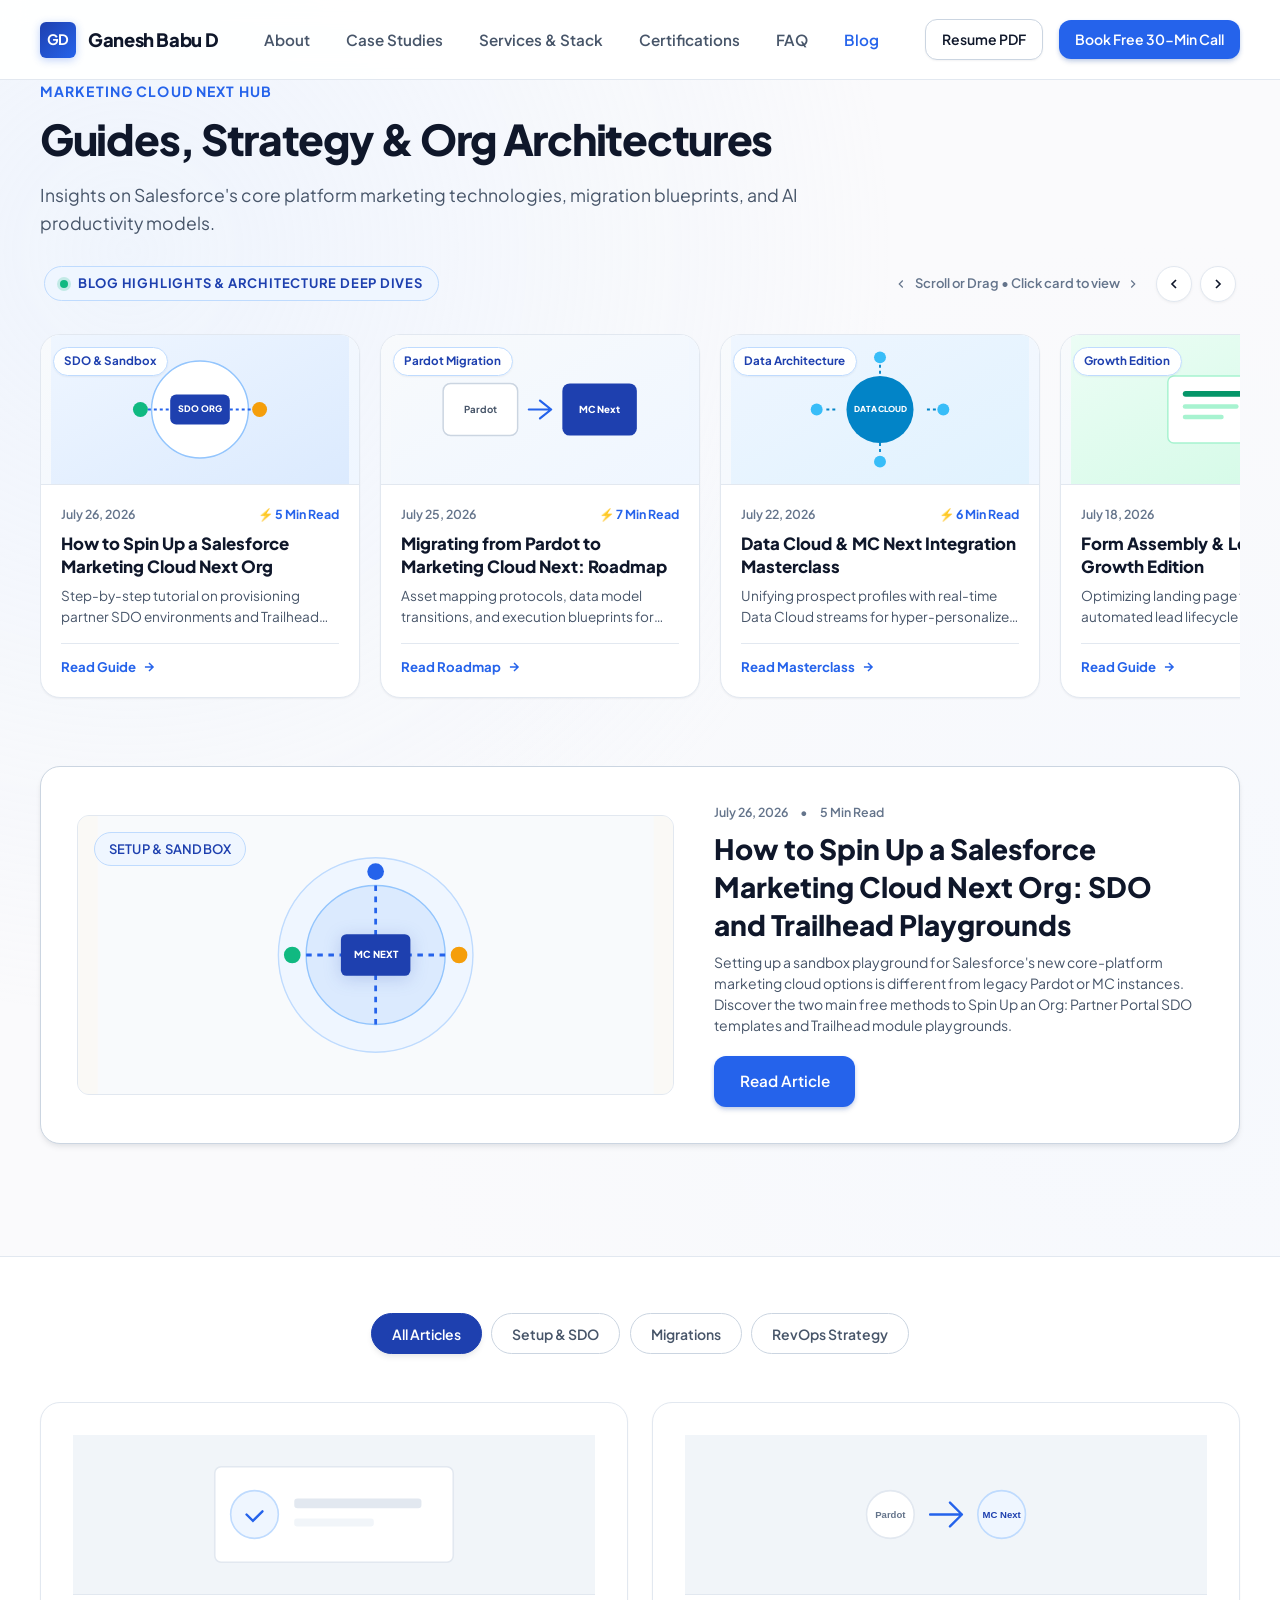
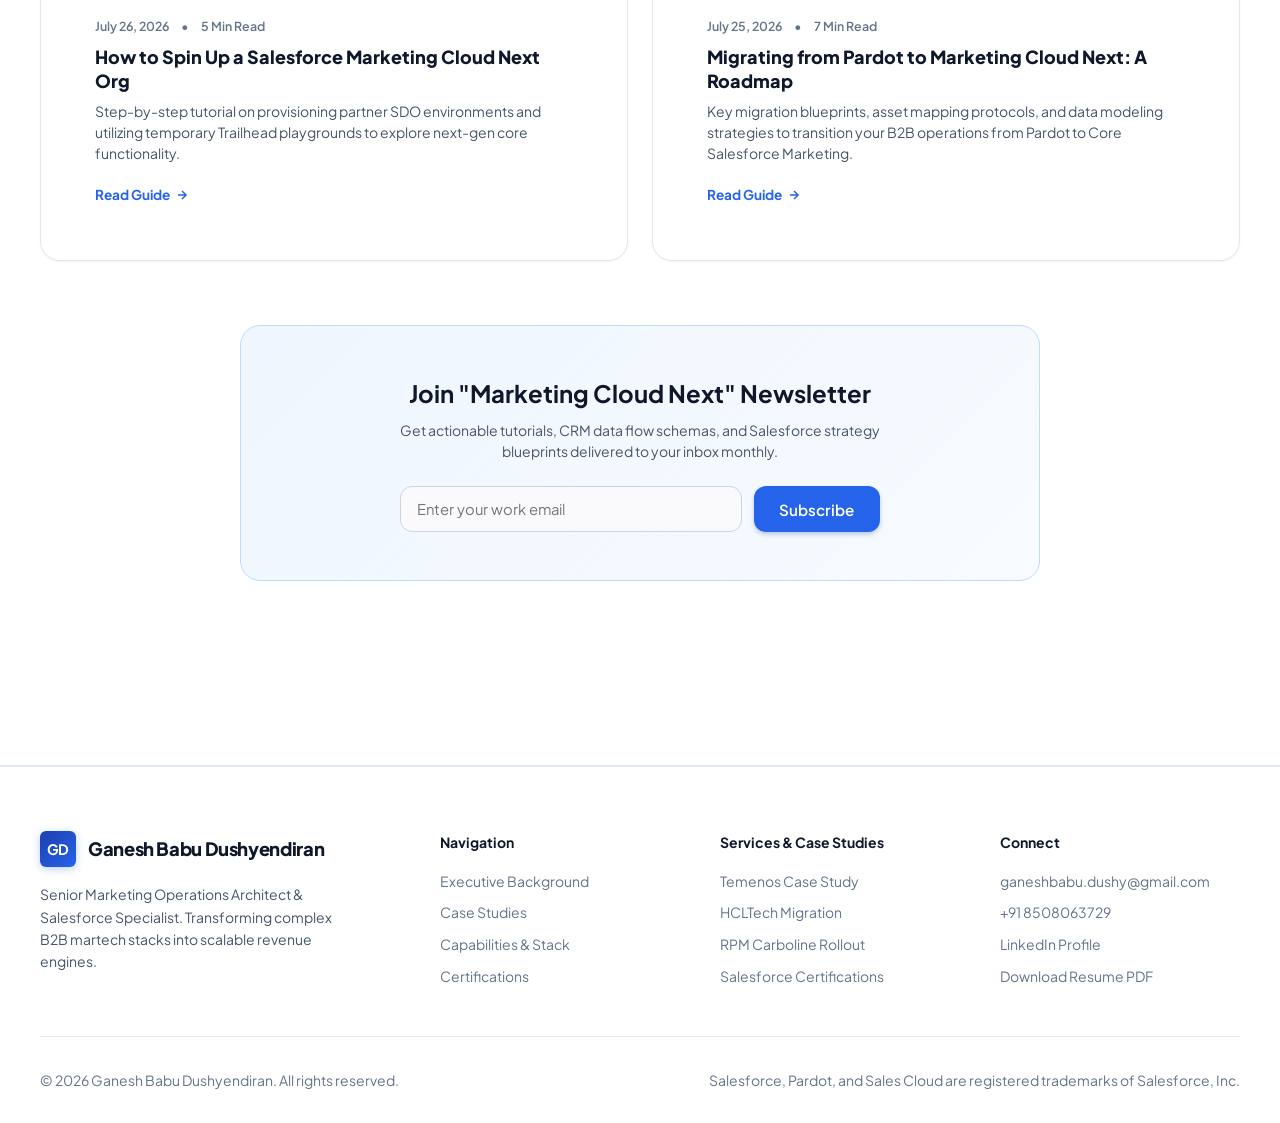
==== commit 4968e754: "Fix carousel visibility: remove reveal opacity dependency and mask-image" ====
--- a/marketing-cloud-next/index.html
+++ b/marketing-cloud-next/index.html
@@ -83,7 +83,7 @@
       <!-- ==========================================================================
            CONTINUOUS HORIZONTAL CAROUSEL (BLOG HIGHLIGHTS)
            ========================================================================== -->
-      <div class="blog-carousel-section reveal-item">
+      <div class="blog-carousel-section">
         <div class="blog-carousel-header">
           <div class="carousel-tag">
             <span class="status-dot"></span> Blog Highlights & Architecture Deep Dives
@@ -493,7 +493,7 @@
       </div>
 
       <!-- FEATURED ARTICLE CARD -->
-      <div class="featured-grid reveal-item">
+      <div class="featured-grid">
         <div class="featured-img-box">
           <span class="badge badge-brand featured-tag">Setup & Sandbox</span>
           <!-- Dynamic CRM Illustration -->
@@ -603,7 +603,7 @@
       </div>
 
       <!-- NEWSLETTER BOX -->
-      <div class="newsletter-card reveal-item">
+      <div class="newsletter-card">
         <h3 class="service-box-title" style="font-size: 1.5rem; margin-bottom: 0.5rem;">Join "Marketing Cloud Next" Newsletter</h3>
         <p class="article-excerpt" style="margin-bottom: 1rem; max-width: 520px; margin-left: auto; margin-right: auto;">
           Get actionable tutorials, CRM data flow schemas, and Salesforce strategy blueprints delivered to your inbox monthly.
--- a/styles.css
+++ b/styles.css
@@ -1649,8 +1649,6 @@
   scroll-behavior: smooth;
   cursor: grab;
   user-select: none;
-  -webkit-mask-image: linear-gradient(to right, transparent 0%, black 3%, black 97%, transparent 100%);
-  mask-image: linear-gradient(to right, transparent 0%, black 3%, black 97%, transparent 100%);
   scrollbar-width: none; /* Firefox */
   -ms-overflow-style: none;  /* IE/Edge */
 }
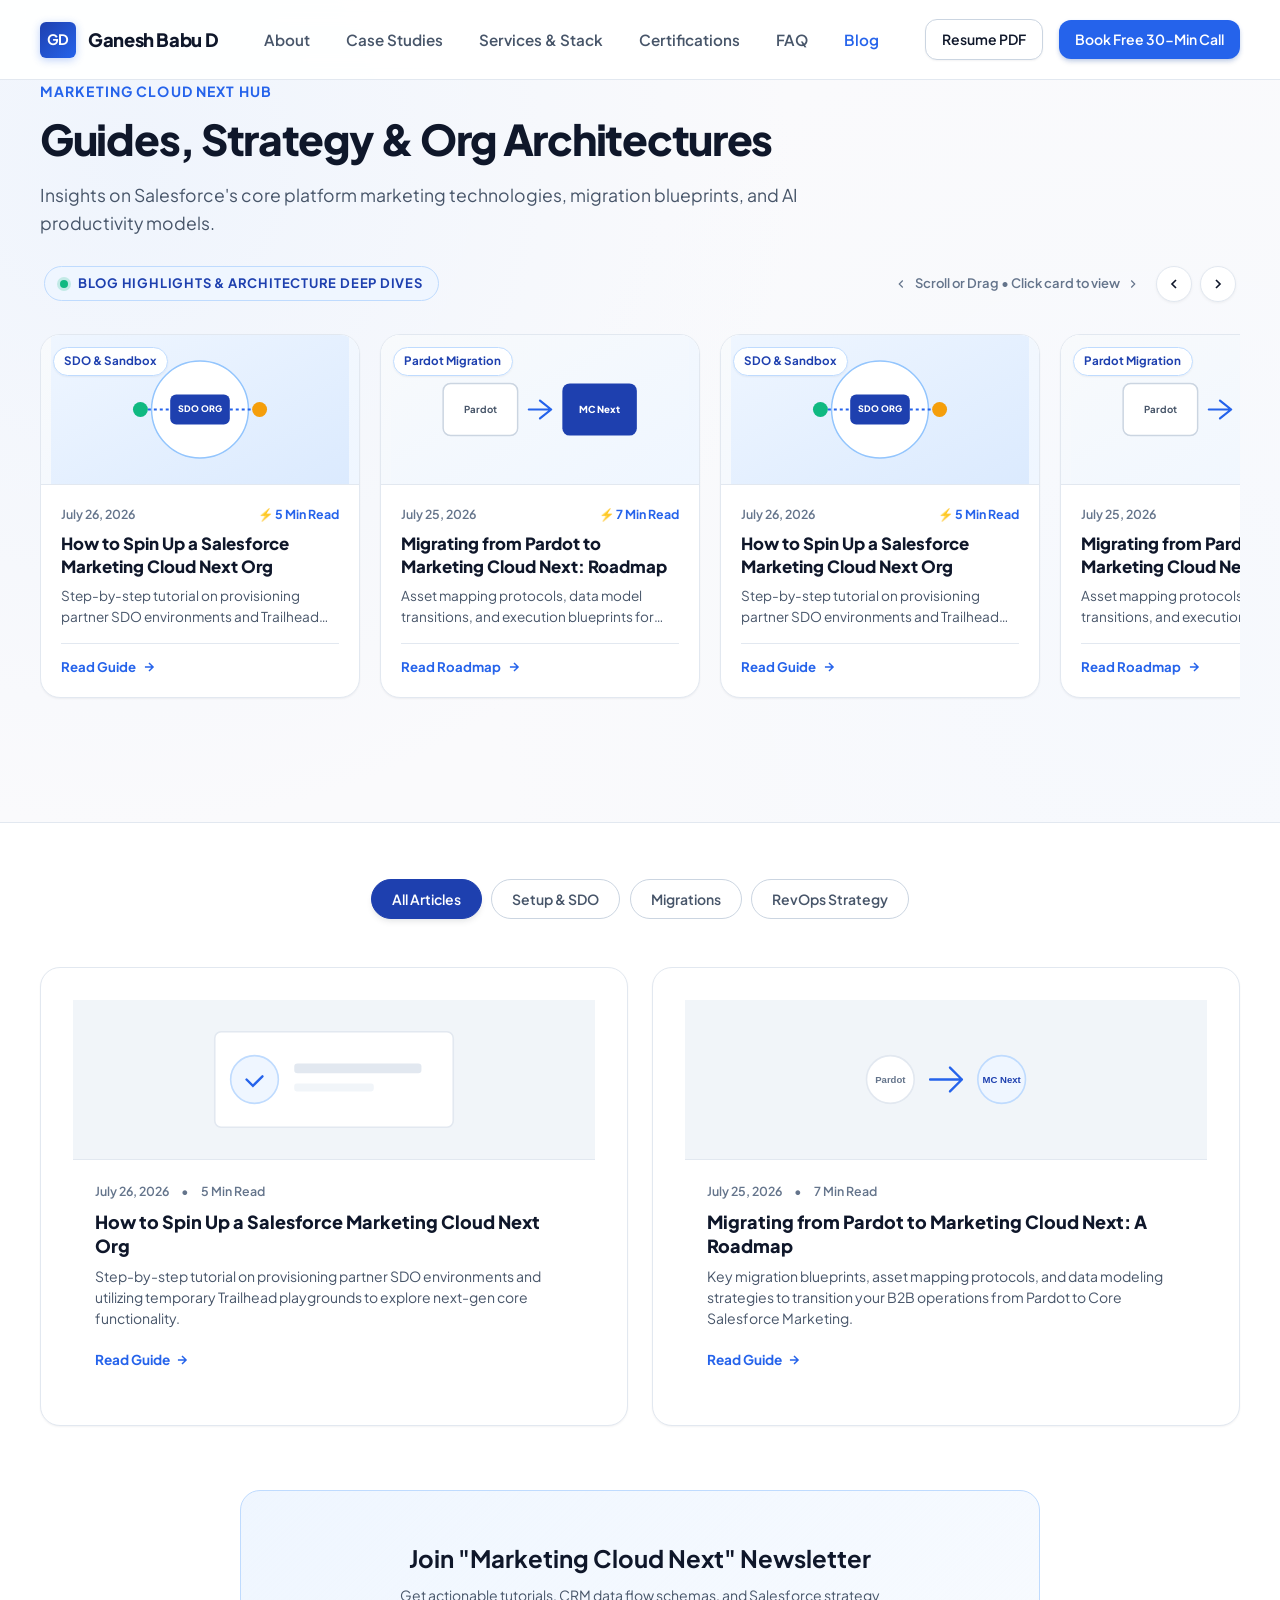
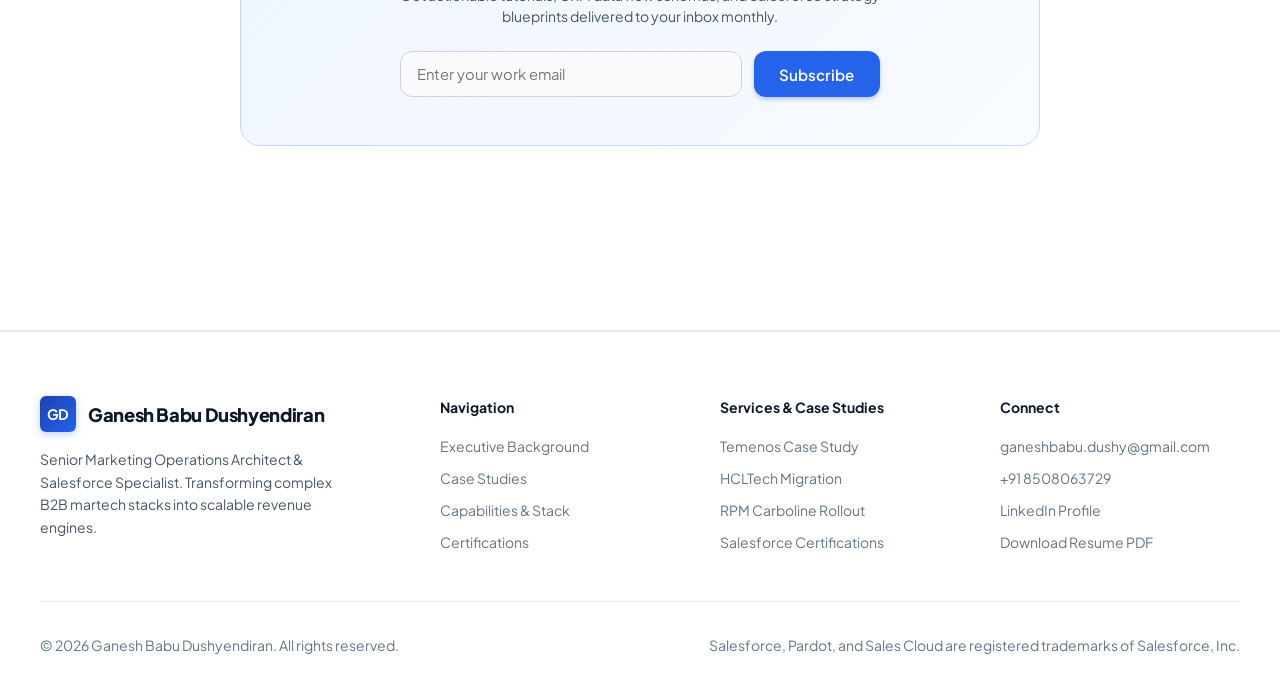
==== commit 09f71cb6: "Remove unwritten blog placeholder cards from carousel and remove redundant featured article box" ====
--- a/marketing-cloud-next/index.html
+++ b/marketing-cloud-next/index.html
@@ -183,121 +183,7 @@
               </div>
             </a>
 
-            <!-- CARD 3 -->
-            <a href="./articles/how-to-spin-up-marketing-cloud-next-org.html" class="carousel-card">
-              <div class="carousel-graphic">
-                <span class="carousel-badge">Data Architecture</span>
-                <svg viewBox="0 0 400 200" fill="none">
-                  <rect width="400" height="200" fill="url(#grad3)"/>
-                  <defs>
-                    <linearGradient id="grad3" x1="0%" y1="0%" x2="100%" y2="100%">
-                      <stop offset="0%" stop-color="#EFF6FF"/>
-                      <stop offset="100%" stop-color="#E0F2FE"/>
-                    </linearGradient>
-                  </defs>
-                  <circle cx="200" cy="100" r="45" fill="#0284C7"/>
-                  <text x="200" y="104" fill="#FFFFFF" font-family="'Plus Jakarta Sans', sans-serif" font-weight="800" font-size="11" text-anchor="middle">DATA CLOUD</text>
-                  <path d="M200 40v15M200 145v15M140 100h-15M275 100h-15" stroke="#0284C7" stroke-width="2.5" stroke-dasharray="4 4"/>
-                  <circle cx="200" cy="30" r="8" fill="#38BDF8"/>
-                  <circle cx="200" cy="170" r="8" fill="#38BDF8"/>
-                  <circle cx="115" cy="100" r="8" fill="#38BDF8"/>
-                  <circle cx="285" cy="100" r="8" fill="#38BDF8"/>
-                </svg>
-              </div>
-              <div class="carousel-body">
-                <div>
-                  <div class="carousel-meta">
-                    <span>July 22, 2026</span>
-                    <span class="carousel-readtime">⚡ 6 Min Read</span>
-                  </div>
-                  <h3 class="carousel-title">Data Cloud & MC Next Integration Masterclass</h3>
-                  <p class="carousel-excerpt">Unifying prospect profiles with real-time Data Cloud streams for hyper-personalized journeys.</p>
-                </div>
-                <div class="carousel-footer">
-                  <span class="carousel-link-btn">
-                    Read Masterclass
-                    <svg width="14" height="14" viewBox="0 0 24 24" fill="none" stroke="currentColor" stroke-width="2.5"><path d="M5 12h14M12 5l7 7-7 7"/></svg>
-                  </span>
-                </div>
-              </div>
-            </a>
-
-            <!-- CARD 4 -->
-            <a href="./articles/migrating-from-pardot-to-marketing-cloud-next.html" class="carousel-card">
-              <div class="carousel-graphic">
-                <span class="carousel-badge">Growth Edition</span>
-                <svg viewBox="0 0 400 200" fill="none">
-                  <rect width="400" height="200" fill="url(#grad4)"/>
-                  <defs>
-                    <linearGradient id="grad4" x1="0%" y1="0%" x2="100%" y2="100%">
-                      <stop offset="0%" stop-color="#ECFDF5"/>
-                      <stop offset="100%" stop-color="#D1FAE5"/>
-                    </linearGradient>
-                  </defs>
-                  <rect x="130" y="55" width="140" height="90" rx="8" fill="#FFFFFF" stroke="#A7F3D0" stroke-width="2"/>
-                  <rect x="150" y="75" width="100" height="8" rx="4" fill="#059669"/>
-                  <rect x="150" y="93" width="75" height="6" rx="3" fill="#A7F3D0"/>
-                  <rect x="150" y="107" width="55" height="6" rx="3" fill="#A7F3D0"/>
-                  <circle cx="250" cy="125" r="16" fill="#059669"/>
-                  <path d="M244 125l4 4 8-8" stroke="#FFFFFF" stroke-width="2.5" stroke-linecap="round"/>
-                </svg>
-              </div>
-              <div class="carousel-body">
-                <div>
-                  <div class="carousel-meta">
-                    <span>July 18, 2026</span>
-                    <span class="carousel-readtime">⚡ 4 Min Read</span>
-                  </div>
-                  <h3 class="carousel-title">Form Assembly & Lead Routing in Growth Edition</h3>
-                  <p class="carousel-excerpt">Optimizing landing page form captures and automated lead lifecycle assignments in Salesforce.</p>
-                </div>
-                <div class="carousel-footer">
-                  <span class="carousel-link-btn">
-                    Read Guide
-                    <svg width="14" height="14" viewBox="0 0 24 24" fill="none" stroke="currentColor" stroke-width="2.5"><path d="M5 12h14M12 5l7 7-7 7"/></svg>
-                  </span>
-                </div>
-              </div>
-            </a>
-
-            <!-- CARD 5 -->
-            <a href="./articles/how-to-spin-up-marketing-cloud-next-org.html" class="carousel-card">
-              <div class="carousel-graphic">
-                <span class="carousel-badge">AI & Automation</span>
-                <svg viewBox="0 0 400 200" fill="none">
-                  <rect width="400" height="200" fill="url(#grad5)"/>
-                  <defs>
-                    <linearGradient id="grad5" x1="0%" y1="0%" x2="100%" y2="100%">
-                      <stop offset="0%" stop-color="#F5F3FF"/>
-                      <stop offset="100%" stop-color="#EDE9FE"/>
-                    </linearGradient>
-                  </defs>
-                  <circle cx="200" cy="100" r="50" fill="#7C3AED"/>
-                  <path d="M200 70l6 18 18 6-18 6-6 18-6-18-18-6 18-6z" fill="#FFFFFF"/>
-                  <circle cx="120" cy="70" r="14" fill="#C4B5FD"/>
-                  <circle cx="280" cy="130" r="14" fill="#C4B5FD"/>
-                  <path d="M134 70h30M236 130h30" stroke="#8B5CF6" stroke-width="2" stroke-dasharray="3 3"/>
-                </svg>
-              </div>
-              <div class="carousel-body">
-                <div>
-                  <div class="carousel-meta">
-                    <span>July 15, 2026</span>
-                    <span class="carousel-readtime">⚡ 8 Min Read</span>
-                  </div>
-                  <h3 class="carousel-title">Einstein Copilot & AI Workflows for MarTech Ops</h3>
-                  <p class="carousel-excerpt">Leveraging generative AI copilot for campaign copy, segment rules, and automated reporting.</p>
-                </div>
-                <div class="carousel-footer">
-                  <span class="carousel-link-btn">
-                    Read Blueprint
-                    <svg width="14" height="14" viewBox="0 0 24 24" fill="none" stroke="currentColor" stroke-width="2.5"><path d="M5 12h14M12 5l7 7-7 7"/></svg>
-                  </span>
-                </div>
-              </div>
-            </a>
-
-            <!-- DUPLICATED SET (CARDS 1-5) FOR CONTINUOUS INFINITE SCROLL -->
+            <!-- DUPLICATED SET (CARDS 1 & 2) FOR CONTINUOUS INFINITE SCROLL -->
 
             <!-- CARD 1 DUP -->
             <a href="./articles/how-to-spin-up-marketing-cloud-next-org.html" class="carousel-card">
@@ -374,155 +260,7 @@
               </div>
             </a>
 
-            <!-- CARD 3 DUP -->
-            <a href="./articles/how-to-spin-up-marketing-cloud-next-org.html" class="carousel-card">
-              <div class="carousel-graphic">
-                <span class="carousel-badge">Data Architecture</span>
-                <svg viewBox="0 0 400 200" fill="none">
-                  <rect width="400" height="200" fill="url(#grad3_d)"/>
-                  <defs>
-                    <linearGradient id="grad3_d" x1="0%" y1="0%" x2="100%" y2="100%">
-                      <stop offset="0%" stop-color="#EFF6FF"/>
-                      <stop offset="100%" stop-color="#E0F2FE"/>
-                    </linearGradient>
-                  </defs>
-                  <circle cx="200" cy="100" r="45" fill="#0284C7"/>
-                  <text x="200" y="104" fill="#FFFFFF" font-family="'Plus Jakarta Sans', sans-serif" font-weight="800" font-size="11" text-anchor="middle">DATA CLOUD</text>
-                  <path d="M200 40v15M200 145v15M140 100h-15M275 100h-15" stroke="#0284C7" stroke-width="2.5" stroke-dasharray="4 4"/>
-                  <circle cx="200" cy="30" r="8" fill="#38BDF8"/>
-                  <circle cx="200" cy="170" r="8" fill="#38BDF8"/>
-                  <circle cx="115" cy="100" r="8" fill="#38BDF8"/>
-                  <circle cx="285" cy="100" r="8" fill="#38BDF8"/>
-                </svg>
-              </div>
-              <div class="carousel-body">
-                <div>
-                  <div class="carousel-meta">
-                    <span>July 22, 2026</span>
-                    <span class="carousel-readtime">⚡ 6 Min Read</span>
-                  </div>
-                  <h3 class="carousel-title">Data Cloud & MC Next Integration Masterclass</h3>
-                  <p class="carousel-excerpt">Unifying prospect profiles with real-time Data Cloud streams for hyper-personalized journeys.</p>
-                </div>
-                <div class="carousel-footer">
-                  <span class="carousel-link-btn">
-                    Read Masterclass
-                    <svg width="14" height="14" viewBox="0 0 24 24" fill="none" stroke="currentColor" stroke-width="2.5"><path d="M5 12h14M12 5l7 7-7 7"/></svg>
-                  </span>
-                </div>
-              </div>
-            </a>
-
-            <!-- CARD 4 DUP -->
-            <a href="./articles/migrating-from-pardot-to-marketing-cloud-next.html" class="carousel-card">
-              <div class="carousel-graphic">
-                <span class="carousel-badge">Growth Edition</span>
-                <svg viewBox="0 0 400 200" fill="none">
-                  <rect width="400" height="200" fill="url(#grad4_d)"/>
-                  <defs>
-                    <linearGradient id="grad4_d" x1="0%" y1="0%" x2="100%" y2="100%">
-                      <stop offset="0%" stop-color="#ECFDF5"/>
-                      <stop offset="100%" stop-color="#D1FAE5"/>
-                    </linearGradient>
-                  </defs>
-                  <rect x="130" y="55" width="140" height="90" rx="8" fill="#FFFFFF" stroke="#A7F3D0" stroke-width="2"/>
-                  <rect x="150" y="75" width="100" height="8" rx="4" fill="#059669"/>
-                  <rect x="150" y="93" width="75" height="6" rx="3" fill="#A7F3D0"/>
-                  <rect x="150" y="107" width="55" height="6" rx="3" fill="#A7F3D0"/>
-                  <circle cx="250" cy="125" r="16" fill="#059669"/>
-                  <path d="M244 125l4 4 8-8" stroke="#FFFFFF" stroke-width="2.5" stroke-linecap="round"/>
-                </svg>
-              </div>
-              <div class="carousel-body">
-                <div>
-                  <div class="carousel-meta">
-                    <span>July 18, 2026</span>
-                    <span class="carousel-readtime">⚡ 4 Min Read</span>
-                  </div>
-                  <h3 class="carousel-title">Form Assembly & Lead Routing in Growth Edition</h3>
-                  <p class="carousel-excerpt">Optimizing landing page form captures and automated lead lifecycle assignments in Salesforce.</p>
-                </div>
-                <div class="carousel-footer">
-                  <span class="carousel-link-btn">
-                    Read Guide
-                    <svg width="14" height="14" viewBox="0 0 24 24" fill="none" stroke="currentColor" stroke-width="2.5"><path d="M5 12h14M12 5l7 7-7 7"/></svg>
-                  </span>
-                </div>
-              </div>
-            </a>
-
-            <!-- CARD 5 DUP -->
-            <a href="./articles/how-to-spin-up-marketing-cloud-next-org.html" class="carousel-card">
-              <div class="carousel-graphic">
-                <span class="carousel-badge">AI & Automation</span>
-                <svg viewBox="0 0 400 200" fill="none">
-                  <rect width="400" height="200" fill="url(#grad5_d)"/>
-                  <defs>
-                    <linearGradient id="grad5_d" x1="0%" y1="0%" x2="100%" y2="100%">
-                      <stop offset="0%" stop-color="#F5F3FF"/>
-                      <stop offset="100%" stop-color="#EDE9FE"/>
-                    </linearGradient>
-                  </defs>
-                  <circle cx="200" cy="100" r="50" fill="#7C3AED"/>
-                  <path d="M200 70l6 18 18 6-18 6-6 18-6-18-18-6 18-6z" fill="#FFFFFF"/>
-                  <circle cx="120" cy="70" r="14" fill="#C4B5FD"/>
-                  <circle cx="280" cy="130" r="14" fill="#C4B5FD"/>
-                  <path d="M134 70h30M236 130h30" stroke="#8B5CF6" stroke-width="2" stroke-dasharray="3 3"/>
-                </svg>
-              </div>
-              <div class="carousel-body">
-                <div>
-                  <div class="carousel-meta">
-                    <span>July 15, 2026</span>
-                    <span class="carousel-readtime">⚡ 8 Min Read</span>
-                  </div>
-                  <h3 class="carousel-title">Einstein Copilot & AI Workflows for MarTech Ops</h3>
-                  <p class="carousel-excerpt">Leveraging generative AI copilot for campaign copy, segment rules, and automated reporting.</p>
-                </div>
-                <div class="carousel-footer">
-                  <span class="carousel-link-btn">
-                    Read Blueprint
-                    <svg width="14" height="14" viewBox="0 0 24 24" fill="none" stroke="currentColor" stroke-width="2.5"><path d="M5 12h14M12 5l7 7-7 7"/></svg>
-                  </span>
-                </div>
-              </div>
-            </a>
-
-          </div>
-        </div>
-      </div>
-
-      <!-- FEATURED ARTICLE CARD -->
-      <div class="featured-grid">
-        <div class="featured-img-box">
-          <span class="badge badge-brand featured-tag">Setup & Sandbox</span>
-          <!-- Dynamic CRM Illustration -->
-          <svg style="width:100%; height:100%; background: #FAF9F6;" viewBox="0 0 800 400" fill="none">
-            <rect width="800" height="400" fill="#F8FAFC"/>
-            <circle cx="400" cy="200" r="140" fill="#EFF6FF" stroke="#BFDBFE" stroke-width="2"/>
-            <circle cx="400" cy="200" r="100" fill="#DBEAFE" stroke="#93C5FD" stroke-width="2"/>
-            <path d="M300 200h200M400 100v200" stroke="#2563EB" stroke-width="4" stroke-dasharray="8 8"/>
-            <rect x="350" y="170" width="100" height="60" rx="8" fill="#1E40AF" filter="drop-shadow(0 4px 12px rgba(30,64,175,0.2))"/>
-            <text x="400" y="205" fill="#FFF" font-family="'Plus Jakarta Sans', sans-serif" font-weight="800" font-size="14" text-anchor="middle">MC NEXT</text>
-            <circle cx="400" cy="80" r="12" fill="#2563EB"/>
-            <circle cx="280" cy="200" r="12" fill="#10B981"/>
-            <circle cx="520" cy="200" r="12" fill="#F59E0B"/>
-          </svg>
-        </div>
-
-        <div class="featured-content">
-          <div class="article-meta">
-            <span>July 26, 2026</span>
-            <span>•</span>
-            <span>5 Min Read</span>
-          </div>
-          <a href="./articles/how-to-spin-up-marketing-cloud-next-org.html" class="article-title-link" style="font-size: 1.75rem;">
-            How to Spin Up a Salesforce Marketing Cloud Next Org: SDO and Trailhead Playgrounds
-          </a>
-          <p class="article-excerpt">
-            Setting up a sandbox playground for Salesforce's new core-platform marketing cloud options is different from legacy Pardot or MC instances. Discover the two main free methods to Spin Up an Org: Partner Portal SDO templates and Trailhead module playgrounds.
-          </p>
-          <a href="./articles/how-to-spin-up-marketing-cloud-next-org.html" class="btn btn-primary">Read Article</a>
+          </div>
         </div>
       </div>
     </div>
